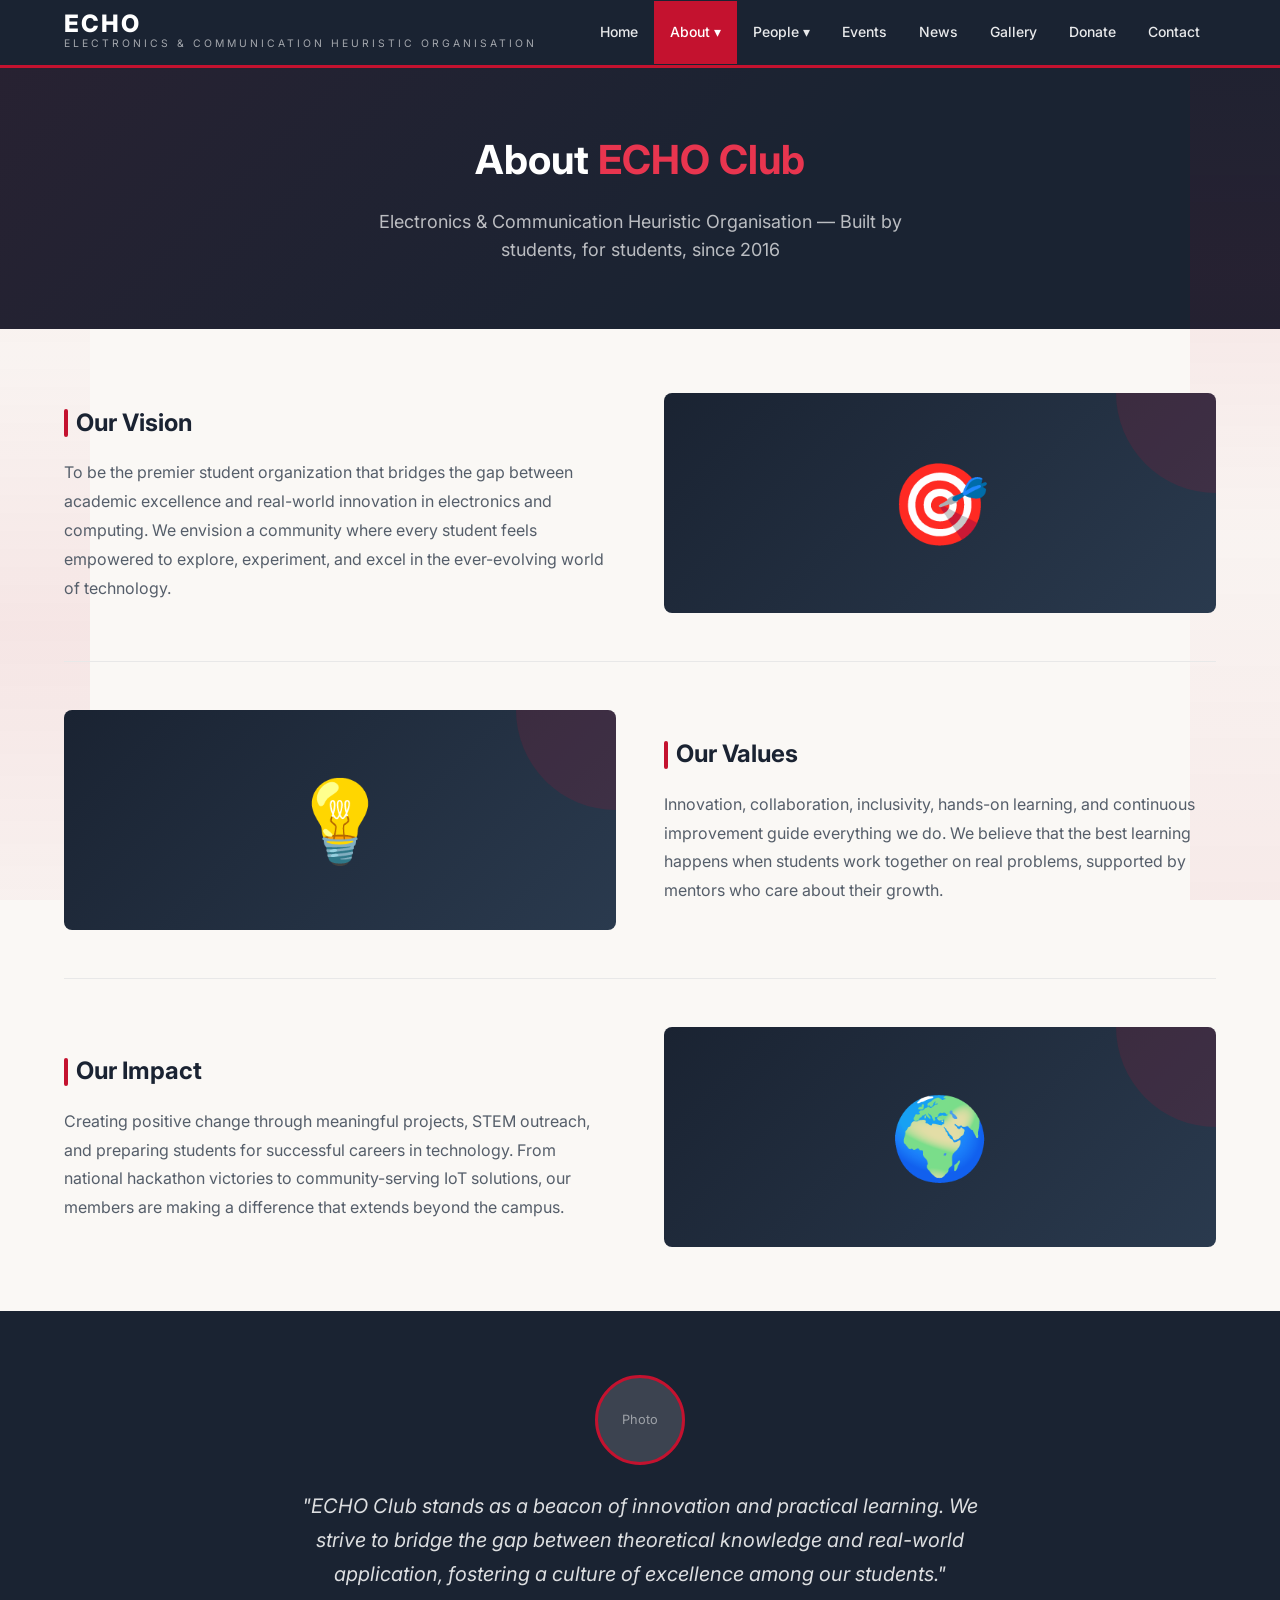
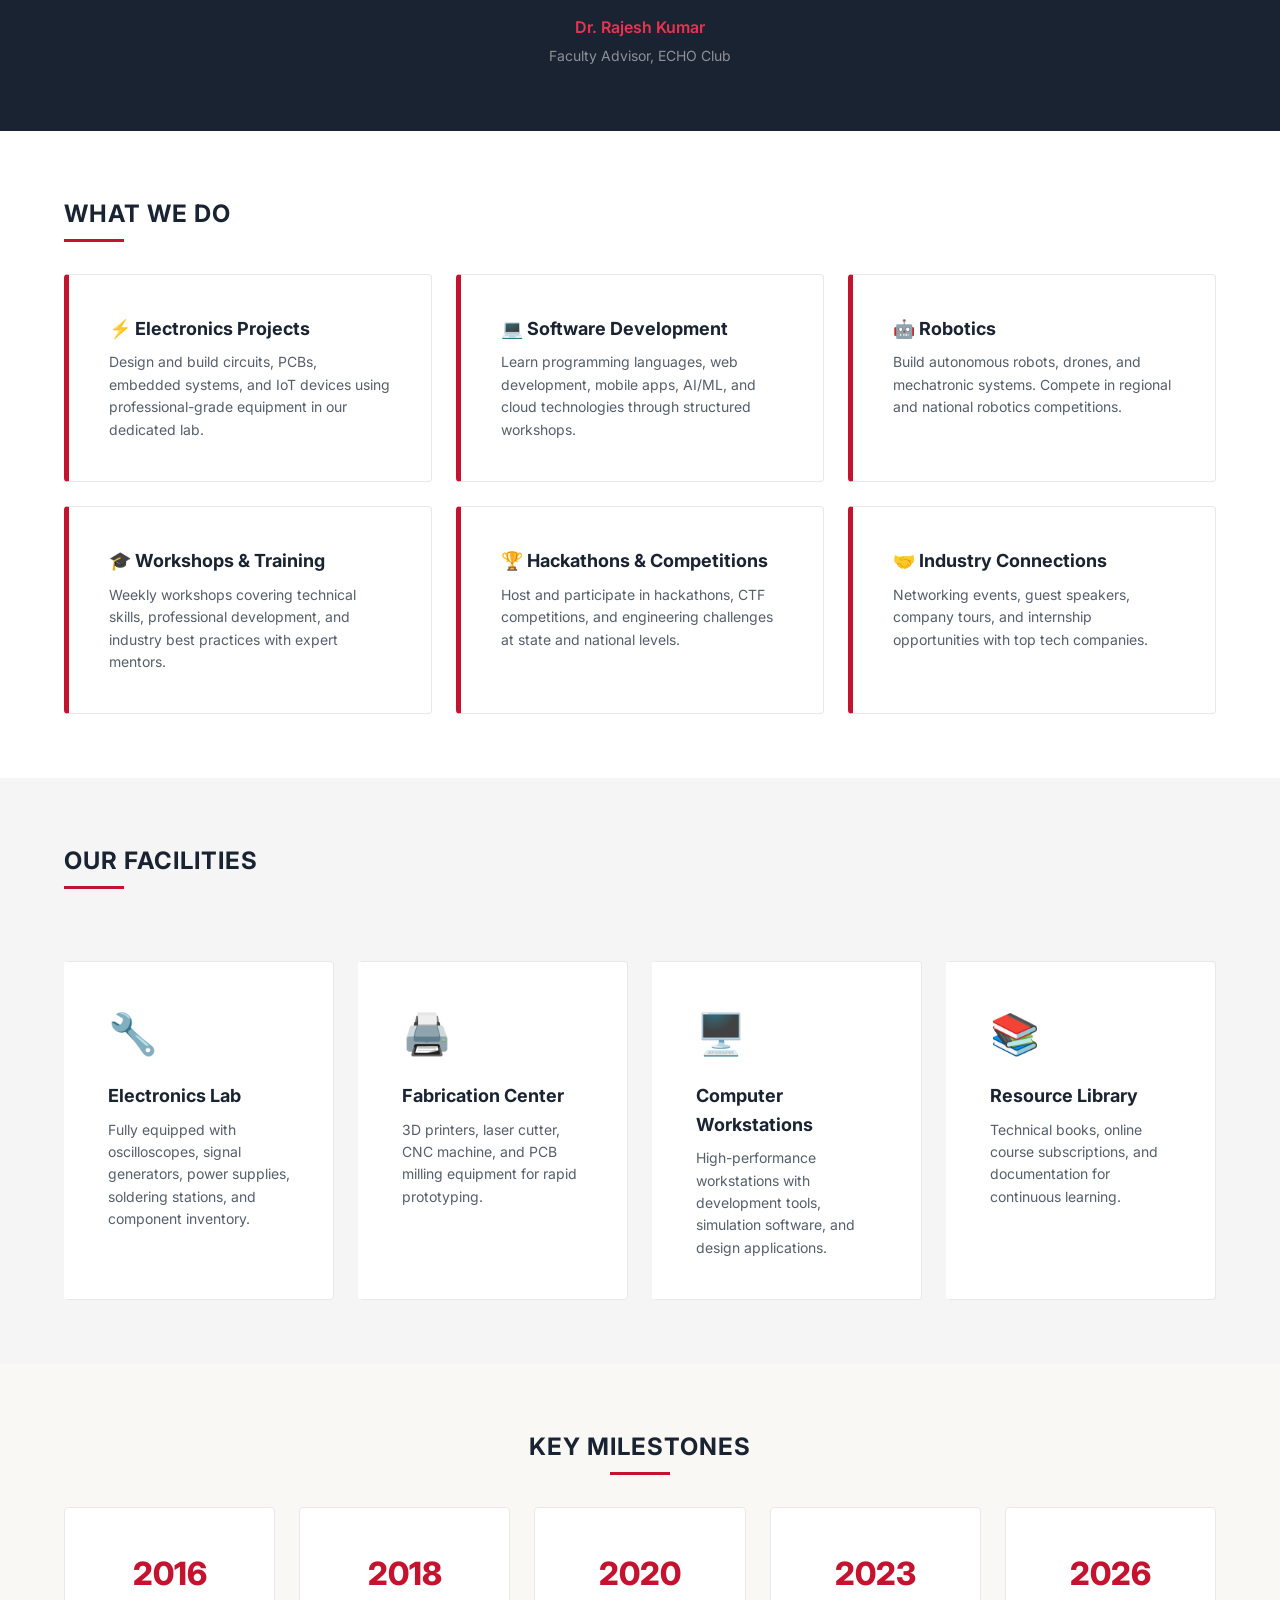
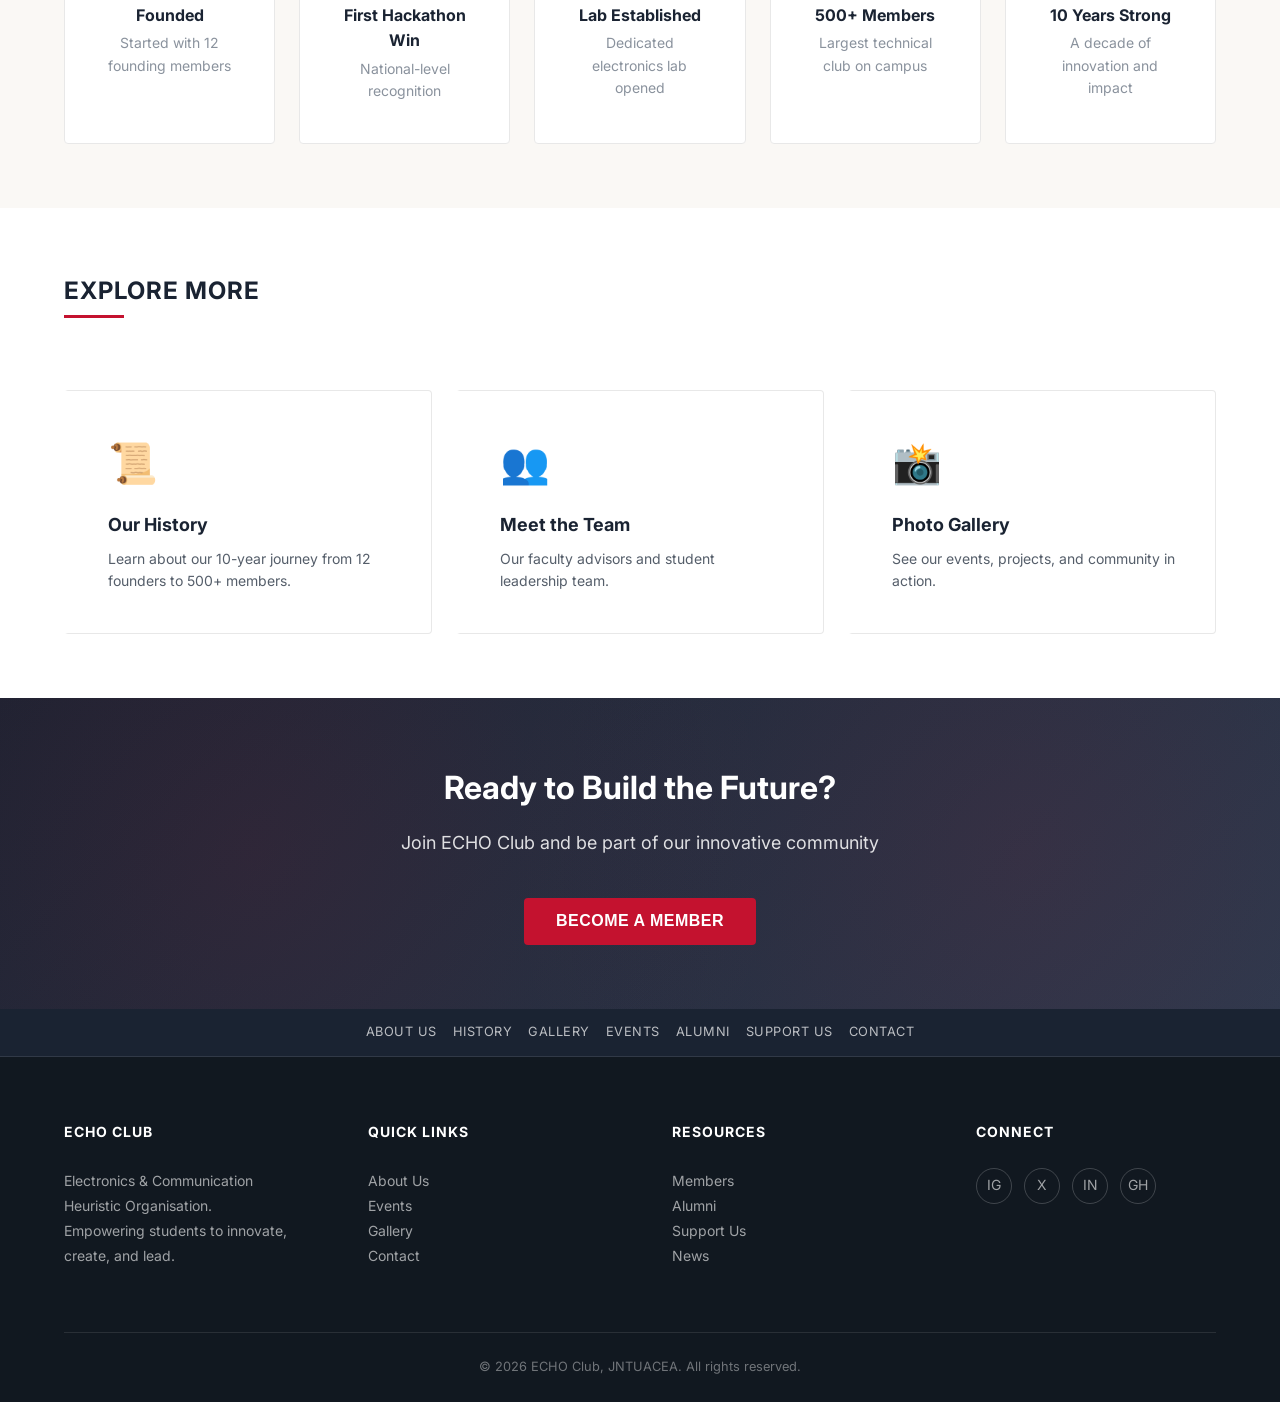
==== about.html @ b1c57170 "Add files via upload" ====
<!DOCTYPE html>
<html lang="en">

<head>
    <meta charset="UTF-8">
    <meta name="viewport" content="width=device-width, initial-scale=1.0">
    <meta name="description"
        content="Learn about ECHO Club's mission, vision, and values. We are the Electronics & Communication Heuristic Organisation at JNTUACEA.">
    <title>About Us | ECHO Club</title>
    <link rel="stylesheet" href="index.css">
    <link rel="preconnect" href="https://fonts.googleapis.com">
    <link rel="preconnect" href="https://fonts.gstatic.com" crossorigin>
    <link href="https://fonts.googleapis.com/css2?family=Inter:wght@300;400;500;600;700;800&display=swap"
        rel="stylesheet">
    <style>
        /* About-specific styles */
        .about-hero {
            background: var(--primary);
            color: white;
            padding: 60px var(--spacing-md) var(--spacing-xl);
            text-align: center;
            position: relative;
        }

        .about-hero::before {
            content: '';
            position: absolute;
            top: 0;
            left: 0;
            right: 0;
            bottom: 0;
            background: linear-gradient(135deg, rgba(196, 18, 47, 0.08) 0%, transparent 60%);
        }

        .about-hero h1 {
            font-size: var(--font-size-4xl);
            position: relative;
            margin-bottom: var(--spacing-sm);
        }

        .about-hero p {
            font-size: var(--font-size-lg);
            color: rgba(255, 255, 255, 0.7);
            position: relative;
            max-width: 600px;
            margin: 0 auto;
        }

        /* Alternating mission section */
        .about-mission {
            padding: var(--spacing-xl) 0;
            background: var(--bg-cream);
        }

        .mission-row {
            display: grid;
            grid-template-columns: 1fr 1fr;
            gap: 3rem;
            align-items: center;
            margin-bottom: 3rem;
            padding-bottom: 3rem;
            border-bottom: 1px solid var(--bg-tertiary);
        }

        .mission-row:last-child {
            margin-bottom: 0;
            padding-bottom: 0;
            border-bottom: none;
        }

        .mission-row.reverse {
            direction: rtl;
        }

        .mission-row.reverse>* {
            direction: ltr;
        }

        .mission-visual {
            background: linear-gradient(135deg, var(--primary) 0%, var(--primary-light) 100%);
            border-radius: var(--border-radius-md);
            height: 220px;
            display: flex;
            align-items: center;
            justify-content: center;
            font-size: 5rem;
            position: relative;
            overflow: hidden;
        }

        .mission-visual::after {
            content: '';
            position: absolute;
            top: 0;
            right: 0;
            width: 100px;
            height: 100px;
            background: rgba(196, 18, 47, 0.15);
            border-radius: 0 0 0 100%;
        }

        .mission-text h3 {
            font-size: var(--font-size-2xl);
            color: var(--primary);
            margin-bottom: var(--spacing-sm);
            display: flex;
            align-items: center;
            gap: 0.5rem;
        }

        .mission-text h3::before {
            content: '';
            width: 4px;
            height: 28px;
            background: var(--accent);
            border-radius: 2px;
            flex-shrink: 0;
        }

        .mission-text p {
            color: var(--text-secondary);
            line-height: 1.8;
        }

        /* Faculty Quote */
        .faculty-quote {
            padding: var(--spacing-xl) 0;
            background: var(--primary);
            color: white;
        }

        .quote-card {
            max-width: 700px;
            margin: 0 auto;
            text-align: center;
        }

        .quote-avatar {
            width: 90px;
            height: 90px;
            border-radius: 50%;
            background: rgba(255, 255, 255, 0.15);
            margin: 0 auto var(--spacing-md);
            display: flex;
            align-items: center;
            justify-content: center;
            font-size: 0.8rem;
            color: rgba(255, 255, 255, 0.5);
            border: 3px solid var(--accent);
        }

        .quote-card blockquote {
            font-size: var(--font-size-xl);
            font-style: italic;
            line-height: 1.7;
            color: rgba(255, 255, 255, 0.85);
            margin-bottom: var(--spacing-md);
        }

        .quote-card cite {
            display: block;
            font-style: normal;
            font-weight: 600;
            color: var(--accent-light);
        }

        .quote-card cite span {
            display: block;
            font-weight: 400;
            font-size: var(--font-size-sm);
            color: rgba(255, 255, 255, 0.5);
            margin-top: 0.25rem;
        }

        /* What We Do — accent cards */
        .accent-card-grid {
            display: grid;
            grid-template-columns: repeat(auto-fit, minmax(300px, 1fr));
            gap: var(--spacing-md);
        }

        .accent-card {
            background: white;
            border: 1px solid var(--bg-tertiary);
            border-left: 5px solid var(--accent);
            border-radius: var(--border-radius-sm);
            padding: var(--spacing-lg);
            transition: all 0.3s;
        }

        .accent-card:hover {
            box-shadow: var(--shadow-md);
            transform: translateY(-3px);
        }

        .accent-card h4 {
            font-size: var(--font-size-lg);
            color: var(--primary);
            margin-bottom: var(--spacing-xs);
            display: flex;
            align-items: center;
            gap: 0.5rem;
        }

        .accent-card p {
            color: var(--text-secondary);
            font-size: var(--font-size-sm);
            line-height: 1.6;
        }

        /* Milestones mini-timeline */
        .milestones {
            padding: var(--spacing-xl) 0;
            background: var(--bg-cream);
        }

        .milestone-grid {
            display: grid;
            grid-template-columns: repeat(auto-fit, minmax(200px, 1fr));
            gap: var(--spacing-md);
        }

        .milestone-card {
            text-align: center;
            padding: var(--spacing-lg);
            background: white;
            border: 1px solid var(--bg-tertiary);
            border-radius: var(--border-radius-sm);
            transition: all 0.3s;
        }

        .milestone-card:hover {
            box-shadow: var(--shadow-sm);
            transform: translateY(-2px);
        }

        .milestone-year {
            font-size: var(--font-size-3xl);
            font-weight: 800;
            color: var(--accent);
            margin-bottom: 0.25rem;
        }

        .milestone-card h4 {
            font-size: var(--font-size-base);
            color: var(--primary);
            margin-bottom: 0.25rem;
        }

        .milestone-card p {
            font-size: var(--font-size-sm);
            color: var(--text-muted);
        }

        @media (max-width: 768px) {

            .mission-row,
            .mission-row.reverse {
                grid-template-columns: 1fr;
                direction: ltr;
            }

            .accent-card-grid {
                grid-template-columns: 1fr;
            }
        }
    </style>
</head>

<body>
    <!-- Navigation -->
    <nav class="navbar" id="navbar">
        <div class="nav-container">
            <div class="logo">
                <span class="logo-text">ECHO</span>
                <span class="logo-subtitle">Electronics & Communication Heuristic Organisation</span>
            </div>
            <ul class="nav-links" id="navLinks">
                <li><a href="index.html" class="nav-link">Home</a></li>
                <li class="nav-dropdown">
                    <a href="about.html" class="nav-link active">About ▾</a>
                    <div class="nav-dropdown-content">
                        <a href="about.html">About Us</a>
                        <a href="history.html">Our History</a>
                    </div>
                </li>
                <li class="nav-dropdown">
                    <a href="team.html" class="nav-link">People ▾</a>
                    <div class="nav-dropdown-content">
                        <a href="team.html">Staff & Faculty</a>
                        <a href="members.html">Members</a>
                        <a href="alumni.html">Alumni</a>
                    </div>
                </li>
                <li><a href="events.html" class="nav-link">Events</a></li>
                <li><a href="announcements.html" class="nav-link">News</a></li>
                <li><a href="gallery.html" class="nav-link">Gallery</a></li>

                <li><a href="donations.html" class="nav-link">Donate</a></li>
                <li><a href="contact.html" class="nav-link">Contact</a></li>
            </ul>
            <button class="mobile-toggle" id="mobileToggle">
                <span></span>
                <span></span>
                <span></span>
            </button>
        </div>
    </nav>

    <!-- Page Header -->
    <section class="about-hero">
        <h1>About <span style="color: var(--accent-light);">ECHO Club</span></h1>
        <p>Electronics & Communication Heuristic Organisation — Built by students, for students, since 2016
        </p>
    </section>

    <!-- Mission Section — Alternating Layout -->
    <section class="about-mission">
        <div class="container">
            <div class="mission-row">
                <div class="mission-text">
                    <h3>Our Vision</h3>
                    <p>To be the premier student organization that bridges the gap between academic excellence and
                        real-world innovation in electronics and computing. We envision a community where every student
                        feels empowered to explore, experiment, and excel in the ever-evolving world of technology.</p>
                </div>
                <div class="mission-visual">🎯</div>
            </div>

            <div class="mission-row reverse">
                <div class="mission-text">
                    <h3>Our Values</h3>
                    <p>Innovation, collaboration, inclusivity, hands-on learning, and continuous improvement guide
                        everything we do. We believe that the best learning happens when students work together on
                        real problems, supported by mentors who care about their growth.</p>
                </div>
                <div class="mission-visual">💡</div>
            </div>

            <div class="mission-row">
                <div class="mission-text">
                    <h3>Our Impact</h3>
                    <p>Creating positive change through meaningful projects, STEM outreach, and preparing students for
                        successful careers in technology. From national hackathon victories to community-serving IoT
                        solutions, our members are making a difference that extends beyond the campus.</p>
                </div>
                <div class="mission-visual">🌍</div>
            </div>
        </div>
    </section>

    <!-- Faculty Quote -->
    <section class="faculty-quote">
        <div class="container">
            <div class="quote-card">
                <div class="quote-avatar">Photo</div>
                <blockquote>
                    "ECHO Club stands as a beacon of innovation and practical learning. We strive to bridge the gap
                    between theoretical knowledge and real-world application, fostering a culture of excellence among
                    our students."
                </blockquote>
                <cite>
                    Dr. Rajesh Kumar
                    <span>Faculty Advisor, ECHO Club</span>
                </cite>
            </div>
        </div>
    </section>

    <!-- What We Do — Accent Cards -->
    <section class="features">
        <div class="container">
            <h2 class="section-title">What We Do</h2>
            <div class="accent-card-grid">
                <div class="accent-card">
                    <h4>⚡ Electronics Projects</h4>
                    <p>Design and build circuits, PCBs, embedded systems, and IoT devices using professional-grade
                        equipment in our dedicated lab.</p>
                </div>
                <div class="accent-card">
                    <h4>💻 Software Development</h4>
                    <p>Learn programming languages, web development, mobile apps, AI/ML, and cloud technologies through
                        structured workshops.</p>
                </div>
                <div class="accent-card">
                    <h4>🤖 Robotics</h4>
                    <p>Build autonomous robots, drones, and mechatronic systems. Compete in regional and national
                        robotics competitions.</p>
                </div>
                <div class="accent-card">
                    <h4>🎓 Workshops & Training</h4>
                    <p>Weekly workshops covering technical skills, professional development, and industry best practices
                        with expert mentors.</p>
                </div>
                <div class="accent-card">
                    <h4>🏆 Hackathons & Competitions</h4>
                    <p>Host and participate in hackathons, CTF competitions, and engineering challenges at state and
                        national levels.</p>
                </div>
                <div class="accent-card">
                    <h4>🤝 Industry Connections</h4>
                    <p>Networking events, guest speakers, company tours, and internship opportunities with top tech
                        companies.</p>
                </div>
            </div>
        </div>
    </section>

    <!-- Our Facilities -->
    <section class="features" style="background: var(--bg-secondary);">
        <div class="container">
            <h2 class="section-title">Our Facilities</h2>
            <div class="features-grid">
                <div class="feature-card">
                    <div class="feature-icon">🔧</div>
                    <h3>Electronics Lab</h3>
                    <p>Fully equipped with oscilloscopes, signal generators, power supplies, soldering stations, and
                        component inventory.</p>
                </div>
                <div class="feature-card">
                    <div class="feature-icon">🖨️</div>
                    <h3>Fabrication Center</h3>
                    <p>3D printers, laser cutter, CNC machine, and PCB milling equipment for rapid prototyping.</p>
                </div>
                <div class="feature-card">
                    <div class="feature-icon">🖥️</div>
                    <h3>Computer Workstations</h3>
                    <p>High-performance workstations with development tools, simulation software, and design
                        applications.</p>
                </div>
                <div class="feature-card">
                    <div class="feature-icon">📚</div>
                    <h3>Resource Library</h3>
                    <p>Technical books, online course subscriptions, and documentation for continuous learning.</p>
                </div>
            </div>
        </div>
    </section>

    <!-- Milestones -->
    <section class="milestones">
        <div class="container">
            <h2 class="section-title section-title-center" style="display: block; text-align: center;">Key Milestones
            </h2>
            <div class="milestone-grid">
                <div class="milestone-card">
                    <div class="milestone-year">2016</div>
                    <h4>Founded</h4>
                    <p>Started with 12 founding members</p>
                </div>
                <div class="milestone-card">
                    <div class="milestone-year">2018</div>
                    <h4>First Hackathon Win</h4>
                    <p>National-level recognition</p>
                </div>
                <div class="milestone-card">
                    <div class="milestone-year">2020</div>
                    <h4>Lab Established</h4>
                    <p>Dedicated electronics lab opened</p>
                </div>
                <div class="milestone-card">
                    <div class="milestone-year">2023</div>
                    <h4>500+ Members</h4>
                    <p>Largest technical club on campus</p>
                </div>
                <div class="milestone-card">
                    <div class="milestone-year">2026</div>
                    <h4>10 Years Strong</h4>
                    <p>A decade of innovation and impact</p>
                </div>
            </div>
        </div>
    </section>

    <!-- Quick Links -->
    <section class="features">
        <div class="container">
            <h2 class="section-title">Explore More</h2>
            <div class="features-grid">
                <a href="history.html" class="feature-card" style="text-decoration: none;">
                    <div class="feature-icon">📜</div>
                    <h3>Our History</h3>
                    <p>Learn about our 10-year journey from 12 founders to 500+ members.</p>
                </a>
                <a href="team.html" class="feature-card" style="text-decoration: none;">
                    <div class="feature-icon">👥</div>
                    <h3>Meet the Team</h3>
                    <p>Our faculty advisors and student leadership team.</p>
                </a>
                <a href="gallery.html" class="feature-card" style="text-decoration: none;">
                    <div class="feature-icon">📸</div>
                    <h3>Photo Gallery</h3>
                    <p>See our events, projects, and community in action.</p>
                </a>
            </div>
        </div>
    </section>

    <!-- CTA -->
    <section class="cta">
        <div class="cta-content">
            <h2>Ready to Build the Future?</h2>
            <p>Join ECHO Club and be part of our innovative community</p>
            <button class="btn-primary btn-large">Become a Member</button>
        </div>
    </section>

    <!-- Footer -->
    <footer class="footer">
        <div class="footer-links-bar">
            <div class="container">
                <a href="about.html">About Us</a>
                <a href="history.html">History</a>
                <a href="gallery.html">Gallery</a>
                <a href="events.html">Events</a>
                <a href="alumni.html">Alumni</a>
                <a href="donations.html">Support Us</a>
                <a href="contact.html">Contact</a>
            </div>
        </div>
        <div class="container">
            <div class="footer-content">
                <div class="footer-section">
                    <h4>ECHO Club</h4>
                    <p>Electronics & Communication Heuristic Organisation.<br>
                        Empowering students to innovate, create, and lead.</p>
                </div>
                <div class="footer-section">
                    <h4>Quick Links</h4>
                    <ul>
                        <li><a href="about.html">About Us</a></li>
                        <li><a href="events.html">Events</a></li>
                        <li><a href="gallery.html">Gallery</a></li>
                        <li><a href="contact.html">Contact</a></li>
                    </ul>
                </div>
                <div class="footer-section">
                    <h4>Resources</h4>
                    <ul>
                        <li><a href="members.html">Members</a></li>
                        <li><a href="alumni.html">Alumni</a></li>
                        <li><a href="donations.html">Support Us</a></li>
                        <li><a href="announcements.html">News</a></li>
                    </ul>
                </div>
                <div class="footer-section">
                    <h4>Connect</h4>
                    <div class="social-links">
                        <a href="#" class="social-link" title="Instagram">IG</a>
                        <a href="#" class="social-link" title="Twitter">X</a>
                        <a href="#" class="social-link" title="LinkedIn">IN</a>
                        <a href="#" class="social-link" title="GitHub">GH</a>
                    </div>
                </div>
            </div>
            <div class="footer-bottom">
                <p>&copy; 2026 ECHO Club, JNTUACEA. All rights reserved.</p>
            </div>
        </div>
    </footer>

    <script src="script.js"></script>
</body>

</html>
---- index.css ----
/* ============================================
   ECHO CLUB – CeNSE-INSPIRED REDESIGN
   Professional, Student-Built, Alumni-Appealing
   ============================================ */

:root {
    /* Primary palette – CeNSE-inspired */
    --primary: #1a2332;
    --primary-dark: #111820;
    --primary-light: #2a3a4e;
    --accent: #c4122f;
    --accent-dark: #9e0e26;
    --accent-light: #e8354f;
    --secondary: #2C5F7B;
    --secondary-light: #4A90B8;

    /* Background tones */
    --bg-primary: #ffffff;
    --bg-secondary: #f5f5f5;
    --bg-tertiary: #e8e8e8;
    --bg-cream: #faf8f5;
    --bg-card: #ffffff;

    /* Text */
    --text-primary: #1a2332;
    --text-secondary: #555e6a;
    --text-muted: #8a929d;
    --link-color: #2C5F7B;

    /* Spacing */
    --spacing-xs: 0.5rem;
    --spacing-sm: 1rem;
    --spacing-md: 1.5rem;
    --spacing-lg: 2.5rem;
    --spacing-xl: 4rem;
    --spacing-2xl: 5rem;

    /* Fonts */
    --font-primary: 'Inter', 'Segoe UI', 'Roboto', -apple-system, BlinkMacSystemFont, sans-serif;
    --font-heading: 'Inter', 'Segoe UI', sans-serif;
    --font-size-sm: 0.875rem;
    --font-size-base: 1rem;
    --font-size-lg: 1.125rem;
    --font-size-xl: 1.25rem;
    --font-size-2xl: 1.5rem;
    --font-size-3xl: 2rem;
    --font-size-4xl: 2.5rem;
    --font-size-5xl: 3rem;

    /* Shapes */
    --border-radius-sm: 4px;
    --border-radius-md: 8px;
    --border-radius-lg: 12px;
    --border-radius-xl: 16px;
    --shadow-sm: 0 1px 3px rgba(0, 0, 0, 0.06);
    --shadow-md: 0 4px 12px rgba(0, 0, 0, 0.08);
    --shadow-lg: 0 10px 24px rgba(0, 0, 0, 0.10);
    --shadow-xl: 0 20px 40px rgba(0, 0, 0, 0.12);
    --shadow-card: 0 2px 8px rgba(0, 0, 0, 0.07);

    /* Transitions */
    --transition-fast: 0.2s ease;
    --transition-base: 0.3s ease;
    --transition-slow: 0.5s ease;
}

/* ============================================
   GLOBAL STYLES
   ============================================ */

* {
    margin: 0;
    padding: 0;
    box-sizing: border-box;
}

html {
    scroll-behavior: smooth;
}

body {
    font-family: var(--font-primary);
    background-color: var(--bg-primary);
    color: var(--text-primary);
    line-height: 1.6;
    overflow-x: hidden;
    position: relative;
}

/* Decorative red side art – left */
body::before {
    content: '';
    position: fixed;
    top: 0;
    left: 0;
    width: 90px;
    height: 100%;
    background:
        linear-gradient(180deg, rgba(196, 18, 47, 0.06) 0%, rgba(196, 18, 47, 0.02) 40%, rgba(196, 18, 47, 0.08) 70%, rgba(196, 18, 47, 0.03) 100%);
    pointer-events: none;
    z-index: 0;
}

/* Decorative red side art – right */
body::after {
    content: '';
    position: fixed;
    top: 0;
    right: 0;
    width: 90px;
    height: 100%;
    background:
        linear-gradient(180deg, rgba(196, 18, 47, 0.03) 0%, rgba(196, 18, 47, 0.07) 30%, rgba(196, 18, 47, 0.02) 60%, rgba(196, 18, 47, 0.06) 100%);
    pointer-events: none;
    z-index: 0;
}

.container {
    max-width: 1200px;
    margin: 0 auto;
    padding: 0 var(--spacing-md);
    position: relative;
    z-index: 1;
}

/* ============================================
   TOP BAR
   ============================================ */
.top-bar {
    background-color: var(--primary);
    color: white;
    padding: 0.5rem 0;
    font-size: 0.8rem;
    border-bottom: 1px solid rgba(255, 255, 255, 0.1);
}

.top-bar .container {
    display: flex;
    justify-content: flex-end;
    align-items: center;
    gap: 1.5rem;
}

.top-bar a {
    color: rgba(255, 255, 255, 0.85);
    text-decoration: none;
    transition: color 0.2s;
    font-weight: 400;
}

.top-bar a:hover {
    color: white;
}

.top-bar span {
    color: rgba(255, 255, 255, 0.3);
}

/* ============================================
   NAVIGATION
   ============================================ */
.navbar {
    position: relative;
    background: var(--primary);
    padding: 0;
    z-index: 1000;
    border-bottom: 3px solid var(--accent);
}

.navbar.scrolled {
    position: fixed;
    top: 0;
    left: 0;
    right: 0;
    background: var(--primary-dark);
    box-shadow: var(--shadow-lg);
}

.nav-container {
    max-width: 1200px;
    margin: 0 auto;
    padding: 0 var(--spacing-md);
    display: flex;
    align-items: center;
    justify-content: space-between;
}

.logo {
    display: flex;
    flex-direction: column;
    padding: 0.75rem 0;
}

.logo-text {
    font-size: var(--font-size-2xl);
    font-weight: 800;
    color: #ffffff;
    letter-spacing: 2px;
    font-family: var(--font-heading);
    line-height: 1;
}

.logo-subtitle {
    font-size: 0.65rem;
    color: rgba(255, 255, 255, 0.6);
    font-weight: 400;
    text-transform: uppercase;
    letter-spacing: 3px;
}

.nav-links {
    display: flex;
    gap: 0;
    list-style: none;
    align-items: center;
    height: 100%;
}

.nav-link {
    color: rgba(255, 255, 255, 0.9);
    text-decoration: none;
    font-weight: 500;
    font-size: var(--font-size-sm);
    transition: all var(--transition-fast);
    padding: 1.25rem 1rem;
    display: block;
}

.nav-link:hover,
.nav-link.active {
    background-color: var(--accent);
    color: white;
}

.nav-link::after {
    display: none;
}

/* Dropdown Menu */
.nav-dropdown {
    position: relative;
}

.nav-dropdown-content {
    display: none;
    position: absolute;
    top: 100%;
    left: 0;
    background: var(--bg-primary);
    border: 1px solid var(--bg-tertiary);
    border-top: 3px solid var(--accent);
    border-radius: 0;
    padding: 0;
    min-width: 200px;
    box-shadow: var(--shadow-lg);
    z-index: 1001;
}

.nav-dropdown:hover .nav-dropdown-content {
    display: block;
    animation: fadeIn 0.2s ease;
}

@keyframes fadeIn {
    from {
        opacity: 0;
        transform: translateY(5px);
    }

    to {
        opacity: 1;
        transform: translateY(0);
    }
}

.nav-dropdown-content a {
    display: block;
    padding: 0.7rem 1.25rem;
    color: var(--text-primary);
    text-decoration: none;
    border-bottom: 1px solid var(--bg-tertiary);
    font-size: var(--font-size-sm);
    transition: all var(--transition-fast);
}

.nav-dropdown-content a:last-child {
    border-bottom: none;
}

.nav-dropdown-content a:hover {
    background: var(--bg-secondary);
    color: var(--accent);
    padding-left: 1.5rem;
}

.mobile-toggle {
    display: none;
    flex-direction: column;
    gap: 5px;
    background: transparent;
    border: none;
    cursor: pointer;
    padding: 0.5rem;
}

.mobile-toggle span {
    width: 24px;
    height: 2px;
    background: white;
    transition: all var(--transition-base);
    border-radius: 2px;
}

/* Hide Join Now button in nav */
.navbar .btn-primary {
    display: none;
}

/* ============================================
   BUTTONS
   ============================================ */
.btn-primary {
    padding: 0.7rem 1.5rem;
    background: var(--accent);
    color: white;
    border: none;
    border-radius: var(--border-radius-sm);
    font-weight: 600;
    font-size: var(--font-size-sm);
    cursor: pointer;
    transition: all var(--transition-base);
    text-transform: uppercase;
    letter-spacing: 0.5px;
}

.btn-primary:hover {
    background: var(--accent-dark);
    transform: translateY(-1px);
    box-shadow: var(--shadow-md);
}

.btn-secondary {
    padding: 0.7rem 1.5rem;
    background: transparent;
    color: var(--accent);
    border: 2px solid var(--accent);
    border-radius: var(--border-radius-sm);
    font-weight: 600;
    font-size: var(--font-size-sm);
    cursor: pointer;
    transition: all var(--transition-base);
    text-decoration: none;
    display: inline-block;
    text-transform: uppercase;
    letter-spacing: 0.5px;
}

.btn-secondary:hover {
    background: var(--accent);
    color: white;
    transform: translateY(-1px);
}

.btn-large {
    padding: 0.9rem 2rem;
    font-size: var(--font-size-base);
}

/* ============================================
   HERO SLIDESHOW
   ============================================ */
.hero {
    position: relative;
    height: 520px;
    overflow: hidden;
    background: var(--primary);
}

.hero-background {
    display: none;
}

.hero-slideshow {
    position: relative;
    width: 100%;
    height: 100%;
}

.hero-slide {
    position: absolute;
    top: 0;
    left: 0;
    width: 100%;
    height: 100%;
    opacity: 0;
    transition: opacity 1s ease;
    display: flex;
    align-items: center;
    justify-content: center;
}

.hero-slide.active {
    opacity: 1;
    z-index: 2;
}

.hero-slide .slide-bg {
    position: absolute;
    top: 0;
    left: 0;
    width: 100%;
    height: 100%;
    background-size: cover;
    background-position: center;
}

.hero-slide .slide-overlay {
    position: absolute;
    top: 0;
    left: 0;
    width: 100%;
    height: 100%;
    background: linear-gradient(135deg, rgba(26, 35, 50, 0.7) 0%, rgba(26, 35, 50, 0.4) 100%);
}

.hero-slide .slide-content {
    position: relative;
    z-index: 3;
    color: white;
    text-align: center;
    max-width: 700px;
    padding: 2rem;
}

.hero-slide .slide-content h2 {
    font-size: var(--font-size-3xl);
    font-weight: 700;
    margin-bottom: 0.75rem;
    text-shadow: 0 2px 8px rgba(0, 0, 0, 0.3);
}

.hero-slide .slide-content p {
    font-size: var(--font-size-lg);
    opacity: 0.9;
    text-shadow: 0 1px 4px rgba(0, 0, 0, 0.3);
}

.hero-slide .slide-content a {
    display: inline-block;
    margin-top: 1rem;
    color: white;
    text-decoration: none;
    font-weight: 600;
    border-bottom: 2px solid var(--accent);
    padding-bottom: 2px;
    transition: color 0.2s;
}

.hero-slide .slide-content a:hover {
    color: var(--accent-light);
}

/* Slide indicators */
.slide-indicators {
    position: absolute;
    bottom: 20px;
    left: 50%;
    transform: translateX(-50%);
    display: flex;
    gap: 10px;
    z-index: 10;
}

.slide-indicator {
    width: 12px;
    height: 12px;
    border-radius: 50%;
    background: rgba(255, 255, 255, 0.4);
    border: 2px solid rgba(255, 255, 255, 0.6);
    cursor: pointer;
    transition: all 0.3s;
}

.slide-indicator.active {
    background: var(--accent);
    border-color: white;
    transform: scale(1.2);
}

/* Faculty message overlay on slideshow */
.hero-message-box {
    position: absolute;
    right: 40px;
    top: 50%;
    transform: translateY(-50%);
    background: rgba(255, 255, 255, 0.95);
    padding: 1.5rem;
    border-radius: var(--border-radius-md);
    box-shadow: var(--shadow-xl);
    border-left: 4px solid var(--accent);
    color: var(--text-primary);
    max-width: 320px;
    z-index: 10;
    backdrop-filter: blur(10px);
}

.message-header {
    display: flex;
    align-items: center;
    gap: 0.75rem;
    margin-bottom: 0.75rem;
    padding-bottom: 0.75rem;
    border-bottom: 1px solid var(--bg-tertiary);
}

.message-avatar {
    width: 60px;
    height: 60px;
    min-width: 60px;
    border-radius: 50%;
    object-fit: cover;
    border: 2px solid var(--accent);
    display: flex;
    align-items: center;
    justify-content: center;
    background: var(--bg-secondary);
    color: var(--text-muted);
    font-size: 0.7rem;
}

.message-title h3 {
    font-family: var(--font-heading);
    color: var(--primary);
    font-size: 0.95rem;
    margin-bottom: 0.15rem;
}

.message-title span {
    font-size: 0.75rem;
    color: var(--text-muted);
    font-weight: 400;
}

.hero-message-box p {
    font-size: 0.85rem;
    line-height: 1.5;
    color: var(--text-secondary);
    font-style: italic;
    margin-bottom: 0.75rem;
}

.read-more-link {
    display: inline-block;
    color: var(--accent);
    font-weight: 600;
    text-decoration: none;
    font-size: 0.8rem;
}

.read-more-link:hover {
    text-decoration: underline;
}

/* Hide old hero text elements */
.hero-text-content {
    display: none;
}

.hero-content {
    position: relative;
    width: 100%;
    height: 100%;
}

.gradient-text {
    color: var(--accent);
    -webkit-text-fill-color: var(--accent);
    background: none;
}

.hero-buttons {
    display: none;
}

.hero-subtitle {
    display: none;
}

.hero-title {
    display: none;
}

/* ============================================
   SECTION COMMON STYLES
   ============================================ */
.section-title {
    font-size: var(--font-size-2xl);
    font-weight: 700;
    margin-bottom: var(--spacing-lg);
    color: var(--primary);
    text-transform: uppercase;
    letter-spacing: 1px;
    position: relative;
    display: inline-block;
    background: none;
    -webkit-text-fill-color: var(--primary);
    -webkit-background-clip: unset;
    background-clip: unset;
}

.section-title::after {
    content: '';
    position: absolute;
    bottom: -8px;
    left: 0;
    width: 60px;
    height: 3px;
    background: var(--accent);
}

.section-title-center {
    text-align: center;
    display: block;
}

.section-title-center::after {
    left: 50%;
    transform: translateX(-50%);
}

.section-subtitle {
    color: var(--text-secondary);
    font-size: var(--font-size-base);
    max-width: 700px;
    margin-bottom: var(--spacing-lg);
    line-height: 1.7;
}

/* ============================================
   ECHO OVERVIEW SECTION
   ============================================ */
.overview-section {
    padding: var(--spacing-xl) 0;
    background: var(--bg-cream);
    border-top: 1px solid var(--bg-tertiary);
    border-bottom: 1px solid var(--bg-tertiary);
}

.overview-grid {
    display: grid;
    grid-template-columns: 1.5fr 1fr;
    gap: 3rem;
    align-items: start;
}

.overview-text p {
    color: var(--text-secondary);
    line-height: 1.8;
    margin-bottom: 1rem;
    font-size: var(--font-size-base);
}

.overview-text p:last-of-type {
    margin-bottom: 0;
}

.overview-links {
    display: grid;
    grid-template-columns: 1fr 1fr;
    gap: 1rem;
}

.overview-link-box {
    background: white;
    padding: 1.25rem;
    border-radius: var(--border-radius-sm);
    border: 1px solid var(--bg-tertiary);
    border-left: 4px solid var(--accent);
    transition: all var(--transition-base);
}

.overview-link-box:hover {
    box-shadow: var(--shadow-md);
    border-left-color: var(--primary);
    transform: translateY(-2px);
}

.overview-link-box h4 {
    font-size: var(--font-size-sm);
    font-weight: 700;
    color: var(--primary);
    margin-bottom: 0.5rem;
    text-transform: uppercase;
    letter-spacing: 0.5px;
}

.overview-link-box ul {
    list-style: none;
}

.overview-link-box ul li {
    margin-bottom: 0.25rem;
}

.overview-link-box ul li a {
    color: var(--link-color);
    text-decoration: none;
    font-size: var(--font-size-sm);
    transition: color 0.2s;
    display: flex;
    align-items: center;
    gap: 0.35rem;
}

.overview-link-box ul li a::before {
    content: '›';
    color: var(--accent);
    font-weight: 700;
    font-size: 1rem;
}

.overview-link-box ul li a:hover {
    color: var(--accent);
}

/* ============================================
   COMPACT INFO – Announcements / Events / Circulars
   ============================================ */
.compact-info {
    padding: var(--spacing-xl) 0;
    background: var(--bg-primary);
}

.compact-info-header {
    display: flex;
    align-items: center;
    justify-content: space-between;
    margin-bottom: var(--spacing-md);
}

.compact-info-header h3 {
    font-size: var(--font-size-xl);
    font-weight: 700;
    color: var(--primary);
    text-transform: uppercase;
    letter-spacing: 0.5px;
}

.compact-info-header a {
    color: var(--accent);
    text-decoration: none;
    font-size: var(--font-size-sm);
    font-weight: 600;
    text-transform: uppercase;
    letter-spacing: 0.5px;
}

.compact-info-header a:hover {
    text-decoration: underline;
}

.compact-info-grid {
    display: grid;
    grid-template-columns: repeat(3, 1fr);
    gap: 2rem;
}

.compact-info-column {
    background: var(--bg-secondary);
    border-radius: var(--border-radius-sm);
    border-top: 3px solid var(--accent);
    overflow: hidden;
}

.compact-info-column-header {
    background: var(--primary);
    color: white;
    padding: 0.75rem 1.25rem;
    font-weight: 700;
    font-size: var(--font-size-sm);
    text-transform: uppercase;
    letter-spacing: 1px;
    display: flex;
    align-items: center;
    justify-content: space-between;
}

.compact-info-column-header a {
    color: rgba(255, 255, 255, 0.7);
    text-decoration: none;
    font-size: 0.75rem;
    font-weight: 400;
}

.compact-info-column-header a:hover {
    color: white;
}

.compact-info-list {
    list-style: none;
    padding: 0;
}

.compact-info-item {
    padding: 0.85rem 1.25rem;
    border-bottom: 1px solid rgba(0, 0, 0, 0.06);
    cursor: pointer;
    transition: background 0.2s;
    text-decoration: none;
    display: block;
    color: inherit;
}

.compact-info-item:hover {
    background: rgba(196, 18, 47, 0.04);
}

.compact-info-item:last-child {
    border-bottom: none;
}

.compact-info-item .item-date {
    font-size: 0.7rem;
    color: var(--text-muted);
    text-transform: uppercase;
    letter-spacing: 0.5px;
    margin-bottom: 0.15rem;
}

.compact-info-item .item-title {
    font-size: var(--font-size-sm);
    font-weight: 600;
    color: var(--primary);
    margin-bottom: 0.15rem;
    line-height: 1.3;
}

.compact-info-item .item-summary {
    font-size: 0.78rem;
    color: var(--text-muted);
    line-height: 1.3;
    white-space: nowrap;
    overflow: hidden;
    text-overflow: ellipsis;
}

/* ============================================
   FEATURES / WHY JOIN SECTION
   ============================================ */
.features {
    padding: var(--spacing-xl) 0;
    background: var(--bg-primary);
    position: relative;
}

.features::before {
    display: none;
}

.features-grid {
    display: grid;
    grid-template-columns: repeat(auto-fit, minmax(260px, 1fr));
    gap: var(--spacing-md);
    margin-top: var(--spacing-lg);
}

.feature-card {
    background: white;
    padding: var(--spacing-lg);
    border-radius: var(--border-radius-sm);
    border: 1px solid var(--bg-tertiary);
    transition: all var(--transition-base);
    cursor: pointer;
    position: relative;
    overflow: hidden;
    border-left: 4px solid transparent;
}

.feature-card::before {
    display: none;
}

.feature-card:hover {
    transform: translateY(-3px);
    border-left-color: var(--accent);
    box-shadow: var(--shadow-md);
}

.feature-icon {
    font-size: 2.5rem;
    margin-bottom: var(--spacing-sm);
    filter: none;
}

.feature-card h3 {
    font-size: var(--font-size-lg);
    margin-bottom: var(--spacing-xs);
    color: var(--primary);
}

.feature-card p {
    color: var(--text-secondary);
    line-height: 1.6;
    font-size: var(--font-size-sm);
}

/* ============================================
   HIGHLIGHTS CAROUSEL
   ============================================ */
.highlights-section {
    padding: var(--spacing-xl) 0;
    background: var(--bg-cream);
    border-top: 1px solid var(--bg-tertiary);
    overflow: hidden;
}

.highlights-header {
    display: flex;
    align-items: center;
    justify-content: space-between;
    margin-bottom: var(--spacing-lg);
}

.highlights-nav {
    display: flex;
    gap: 0.5rem;
}

.highlights-nav button {
    width: 40px;
    height: 40px;
    border: 2px solid var(--primary);
    background: transparent;
    color: var(--primary);
    border-radius: 50%;
    cursor: pointer;
    font-size: 1.1rem;
    transition: all 0.2s;
    display: flex;
    align-items: center;
    justify-content: center;
}

.highlights-nav button:hover {
    background: var(--primary);
    color: white;
}

.highlights-track-wrapper {
    overflow: hidden;
}

.highlights-track {
    display: flex;
    gap: 1.5rem;
    transition: transform 0.5s ease;
}

.highlight-card {
    min-width: 300px;
    background: white;
    border-radius: var(--border-radius-sm);
    border: 1px solid var(--bg-tertiary);
    padding: 1.5rem;
    flex-shrink: 0;
    transition: all var(--transition-base);
    border-top: 3px solid var(--accent);
}

.highlight-card:hover {
    box-shadow: var(--shadow-md);
    transform: translateY(-3px);
}

.highlight-card h4 {
    font-size: var(--font-size-base);
    color: var(--primary);
    margin-bottom: 0.5rem;
    line-height: 1.4;
}

.highlight-card p {
    font-size: var(--font-size-sm);
    color: var(--text-secondary);
    line-height: 1.5;
    margin-bottom: 0.75rem;
    max-height: 3em;
    overflow: hidden;
    text-overflow: ellipsis;
}

.highlight-card a {
    color: var(--accent);
    text-decoration: none;
    font-size: var(--font-size-sm);
    font-weight: 600;
}

.highlight-card a:hover {
    text-decoration: underline;
}

/* ============================================
   STATS SECTION
   ============================================ */
.stats {
    padding: var(--spacing-xl) 0;
    background: var(--primary);
    color: white;
}

.stats .section-title {
    color: white;
    -webkit-text-fill-color: white;
    text-align: center;
    display: block;
}

.stats .section-title::after {
    left: 50%;
    transform: translateX(-50%);
    background: var(--accent);
}

.stats-grid {
    display: grid;
    grid-template-columns: repeat(4, 1fr);
    gap: var(--spacing-lg);
    text-align: center;
}

.stat-card {
    padding: var(--spacing-lg);
}

.stat-number {
    font-size: var(--font-size-4xl);
    font-weight: 800;
    color: white;
    margin-bottom: 0.25rem;
}

.stat-label {
    font-size: var(--font-size-sm);
    color: rgba(255, 255, 255, 0.7);
    text-transform: uppercase;
    letter-spacing: 1px;
}

/* ============================================
   NOTIFICATION CENTER (Legacy — now styled minimal)
   ============================================ */
.notification-center {
    display: none;
}

/* ============================================
   HAPPENINGS / DIRECTORATES
   ============================================ */
.happenings {
    padding: var(--spacing-xl) 0;
    background: var(--bg-secondary);
    text-align: center;
}

.happenings-grid {
    display: flex;
    justify-content: center;
    flex-wrap: wrap;
    gap: 1.5rem;
    margin-top: var(--spacing-lg);
}

.happening-item {
    width: 130px;
    text-align: center;
    transition: transform 0.3s;
    cursor: pointer;
}

.happening-item:hover {
    transform: translateY(-5px);
}

.happening-img {
    width: 100px;
    height: 100px;
    border-radius: 50%;
    margin: 0 auto 0.75rem;
    background: white;
    box-shadow: var(--shadow-sm);
    display: flex;
    align-items: center;
    justify-content: center;
    font-size: 2rem;
    border: 3px solid white;
    outline: 1px solid var(--bg-tertiary);
    transition: all 0.3s;
}

.happening-item:hover .happening-img {
    border-color: var(--accent);
    outline-color: var(--accent);
}

.happening-title {
    font-weight: 600;
    color: var(--primary);
    font-size: 0.8rem;
    text-transform: uppercase;
    letter-spacing: 0.5px;
}

/* ============================================
   CTA SECTION
   ============================================ */
.cta {
    padding: var(--spacing-xl) var(--spacing-md);
    background: linear-gradient(135deg, var(--primary) 0%, var(--primary-light) 100%);
    text-align: center;
    position: relative;
    overflow: hidden;
}

.cta::before {
    content: '';
    position: absolute;
    top: 0;
    left: 0;
    right: 0;
    bottom: 0;
    background:
        radial-gradient(circle at 20% 50%, rgba(196, 18, 47, 0.1) 0%, transparent 50%),
        radial-gradient(circle at 80% 50%, rgba(196, 18, 47, 0.1) 0%, transparent 50%);
}

.cta-content {
    position: relative;
    z-index: 1;
    color: white;
}

.cta-content h2 {
    font-size: var(--font-size-3xl);
    margin-bottom: var(--spacing-sm);
    color: white;
}

.cta-content p {
    font-size: var(--font-size-lg);
    margin-bottom: var(--spacing-lg);
    opacity: 0.85;
}

/* ============================================
   ANNOUNCEMENTS (standalone page)
   ============================================ */
.announcement-list {
    max-width: 800px;
    margin: 0 auto;
}

.announcement-card {
    background: white;
    border-radius: var(--border-radius-sm);
    border: 1px solid var(--bg-tertiary);
    border-left: 4px solid var(--accent);
    padding: var(--spacing-md) var(--spacing-lg);
    margin-bottom: var(--spacing-sm);
    display: flex;
    gap: var(--spacing-md);
    transition: all var(--transition-base);
}

.announcement-card:hover {
    box-shadow: var(--shadow-md);
    transform: translateX(3px);
}

.announcement-date {
    flex-shrink: 0;
    text-align: center;
    padding: var(--spacing-xs) var(--spacing-sm);
    background: var(--primary);
    border-radius: var(--border-radius-sm);
    min-width: 65px;
    color: white;
}

.announcement-date .day {
    font-size: var(--font-size-2xl);
    font-weight: 800;
    display: block;
    line-height: 1;
}

.announcement-date .month {
    font-size: 0.7rem;
    text-transform: uppercase;
    letter-spacing: 1px;
}

.announcement-content h3 {
    margin-bottom: var(--spacing-xs);
}

.announcement-content p {
    color: var(--text-secondary);
    font-size: var(--font-size-sm);
}

.announcement-badge {
    display: inline-block;
    padding: 0.15rem 0.6rem;
    background: rgba(196, 18, 47, 0.1);
    color: var(--accent);
    border-radius: 3px;
    font-size: 0.7rem;
    font-weight: 600;
    margin-bottom: var(--spacing-xs);
    text-transform: uppercase;
    letter-spacing: 0.5px;
}

/* ============================================
   TEAM / PEOPLE CARDS
   ============================================ */
.team-grid {
    display: grid;
    grid-template-columns: repeat(auto-fit, minmax(260px, 1fr));
    gap: var(--spacing-md);
}

.team-card {
    background: white;
    border-radius: var(--border-radius-sm);
    border: 1px solid var(--bg-tertiary);
    overflow: hidden;
    transition: all var(--transition-base);
}

.team-card:hover {
    transform: translateY(-3px);
    box-shadow: var(--shadow-md);
}

.team-card-image {
    width: 100%;
    height: 180px;
    background: linear-gradient(135deg, var(--primary) 0%, var(--primary-light) 100%);
    display: flex;
    align-items: center;
    justify-content: center;
    font-size: 3.5rem;
}

.team-card-content {
    padding: var(--spacing-md);
}

.team-card h3 {
    font-size: var(--font-size-lg);
    margin-bottom: 0.2rem;
}

.team-card .role {
    color: var(--accent);
    font-weight: 500;
    font-size: var(--font-size-sm);
    margin-bottom: var(--spacing-xs);
}

.team-card p {
    color: var(--text-secondary);
    font-size: var(--font-size-sm);
}

/* ============================================
   TIMELINE
   ============================================ */
.timeline {
    position: relative;
    max-width: 800px;
    margin: 0 auto;
    padding-left: var(--spacing-xl);
}

.timeline::before {
    content: '';
    position: absolute;
    left: 0;
    top: 0;
    bottom: 0;
    width: 3px;
    background: linear-gradient(180deg, var(--accent), var(--primary));
}

.timeline-item {
    position: relative;
    padding-bottom: var(--spacing-xl);
}

.timeline-item::before {
    content: '';
    position: absolute;
    left: calc(-1 * var(--spacing-xl) - 6px);
    top: 0;
    width: 14px;
    height: 14px;
    background: white;
    border: 3px solid var(--accent);
    border-radius: 50%;
}

.timeline-year {
    color: var(--accent);
    font-weight: 700;
    font-size: var(--font-size-lg);
    margin-bottom: var(--spacing-xs);
}

.timeline-item h3 {
    color: var(--primary);
    margin-bottom: var(--spacing-xs);
}

.timeline-item p {
    color: var(--text-secondary);
    font-size: var(--font-size-sm);
}

/* ============================================
   GALLERY
   ============================================ */
.gallery-grid {
    display: grid;
    grid-template-columns: repeat(auto-fill, minmax(280px, 1fr));
    gap: var(--spacing-md);
}

.gallery-item {
    position: relative;
    border-radius: var(--border-radius-sm);
    overflow: hidden;
    aspect-ratio: 16/10;
    cursor: pointer;
    background: var(--bg-secondary);
}

.gallery-item img {
    width: 100%;
    height: 100%;
    object-fit: cover;
    transition: transform var(--transition-slow);
}

.gallery-item:hover img {
    transform: scale(1.05);
}

.gallery-overlay {
    position: absolute;
    bottom: 0;
    left: 0;
    right: 0;
    padding: var(--spacing-md);
    background: linear-gradient(transparent, rgba(26, 35, 50, 0.9));
    transform: translateY(100%);
    transition: transform var(--transition-base);
}

.gallery-item:hover .gallery-overlay {
    transform: translateY(0);
}

.gallery-overlay h4 {
    color: white;
    margin-bottom: 0.25rem;
}

.gallery-overlay p {
    color: rgba(255, 255, 255, 0.7);
    font-size: var(--font-size-sm);
}

/* Lightbox */
.lightbox {
    display: none;
    position: fixed;
    top: 0;
    left: 0;
    right: 0;
    bottom: 0;
    background: rgba(26, 35, 50, 0.95);
    z-index: 2000;
    align-items: center;
    justify-content: center;
    padding: var(--spacing-xl);
}

.lightbox.active {
    display: flex;
}

.lightbox img {
    max-width: 90%;
    max-height: 90%;
    border-radius: var(--border-radius-sm);
    box-shadow: var(--shadow-xl);
}

.lightbox-close {
    position: absolute;
    top: var(--spacing-lg);
    right: var(--spacing-lg);
    background: transparent;
    border: 2px solid white;
    color: white;
    width: 45px;
    height: 45px;
    border-radius: 50%;
    font-size: 1.25rem;
    cursor: pointer;
    transition: all var(--transition-base);
}

.lightbox-close:hover {
    background: var(--accent);
    border-color: var(--accent);
}

/* ============================================
   DONATIONS
   ============================================ */
.donation-tiers {
    display: grid;
    grid-template-columns: repeat(auto-fit, minmax(260px, 1fr));
    gap: var(--spacing-md);
}

.donation-card {
    background: white;
    border-radius: var(--border-radius-sm);
    border: 1px solid var(--bg-tertiary);
    padding: var(--spacing-xl);
    text-align: center;
    transition: all var(--transition-base);
    position: relative;
}

.donation-card.featured {
    border-color: var(--accent);
    transform: scale(1.03);
}

.donation-card.featured::before {
    content: 'Popular';
    position: absolute;
    top: -12px;
    left: 50%;
    transform: translateX(-50%);
    background: var(--accent);
    padding: 0.2rem 0.85rem;
    border-radius: 3px;
    font-size: 0.7rem;
    font-weight: 600;
    color: white;
    text-transform: uppercase;
}

.donation-card:hover {
    border-color: var(--accent);
    box-shadow: var(--shadow-md);
}

.donation-amount {
    font-size: var(--font-size-4xl);
    font-weight: 800;
    color: var(--accent);
    margin-bottom: var(--spacing-xs);
}

.donation-tier-name {
    font-size: var(--font-size-lg);
    margin-bottom: var(--spacing-md);
}

.donation-perks {
    list-style: none;
    text-align: left;
    margin-bottom: var(--spacing-lg);
}

.donation-perks li {
    color: var(--text-secondary);
    padding: 0.4rem 0;
    border-bottom: 1px solid var(--bg-tertiary);
    display: flex;
    align-items: center;
    gap: 0.5rem;
    font-size: var(--font-size-sm);
}

.donation-perks li::before {
    content: '✓';
    color: var(--accent);
    font-weight: bold;
}

/* ============================================
   CONTRIBUTORS SECTION
   ============================================ */
.contributors {
    padding: var(--spacing-xl) 0;
    background: var(--bg-secondary);
}

.contributors-grid {
    display: flex;
    flex-wrap: wrap;
    justify-content: center;
    gap: var(--spacing-sm);
}

.contributor-card {
    display: flex;
    align-items: center;
    gap: var(--spacing-sm);
    background: white;
    padding: 0.6rem 1rem;
    border-radius: 50px;
    border: 1px solid var(--bg-tertiary);
    transition: all var(--transition-base);
}

.contributor-card:hover {
    border-color: var(--accent);
    transform: translateY(-2px);
    box-shadow: var(--shadow-sm);
}

.contributor-avatar {
    width: 36px;
    height: 36px;
    border-radius: 50%;
    background: var(--primary);
    color: white;
    display: flex;
    align-items: center;
    justify-content: center;
    font-weight: 600;
    font-size: 0.75rem;
}

.contributor-info {
    text-align: left;
}

.contributor-name {
    font-weight: 600;
    font-size: var(--font-size-sm);
}

.contributor-role {
    color: var(--text-muted);
    font-size: 0.7rem;
}

/* ============================================
   FOOTER – CeNSE Style
   ============================================ */
.footer {
    background: var(--primary-dark);
    color: white;
    position: relative;
}

/* Quick links bar at top of footer */
.footer-links-bar {
    background: var(--primary);
    padding: 0.85rem 0;
    border-bottom: 1px solid rgba(255, 255, 255, 0.1);
}

.footer-links-bar .container {
    display: flex;
    justify-content: center;
    flex-wrap: wrap;
    gap: 1rem;
}

.footer-links-bar a {
    color: rgba(255, 255, 255, 0.7);
    text-decoration: none;
    font-size: 0.8rem;
    text-transform: uppercase;
    letter-spacing: 0.5px;
    transition: color 0.2s;
}

.footer-links-bar a:hover {
    color: white;
}

.footer-content {
    display: grid;
    grid-template-columns: repeat(auto-fit, minmax(200px, 1fr));
    gap: var(--spacing-xl);
    padding: var(--spacing-xl) 0;
}

.footer-section h4 {
    font-size: var(--font-size-sm);
    margin-bottom: var(--spacing-md);
    color: white;
    text-transform: uppercase;
    letter-spacing: 1px;
}

.footer-section p,
.footer-section li {
    color: rgba(255, 255, 255, 0.6);
    line-height: 1.8;
    font-size: var(--font-size-sm);
}

.footer-section ul {
    list-style: none;
}

.footer-section a {
    color: rgba(255, 255, 255, 0.6);
    text-decoration: none;
    transition: color var(--transition-fast);
    font-size: var(--font-size-sm);
}

.footer-section a:hover {
    color: white;
}

.social-links {
    display: flex;
    gap: 0.75rem;
}

.social-link {
    display: inline-flex;
    align-items: center;
    justify-content: center;
    width: 36px;
    height: 36px;
    border: 1px solid rgba(255, 255, 255, 0.2);
    border-radius: 50%;
    color: rgba(255, 255, 255, 0.6);
    text-decoration: none;
    transition: all var(--transition-base);
    font-size: 0.75rem;
}

.social-link:hover {
    background: var(--accent);
    border-color: var(--accent);
    color: white;
    transform: translateY(-2px);
}

.footer-bottom {
    text-align: center;
    padding: var(--spacing-md) 0;
    border-top: 1px solid rgba(255, 255, 255, 0.1);
    color: rgba(255, 255, 255, 0.4);
    font-size: 0.8rem;
}

/* ============================================
   FORMS
   ============================================ */
.form-group {
    margin-bottom: var(--spacing-md);
}

.form-label {
    display: block;
    margin-bottom: var(--spacing-xs);
    color: var(--text-primary);
    font-weight: 500;
    font-size: var(--font-size-sm);
}

.form-input,
.form-textarea {
    width: 100%;
    padding: 0.85rem 1rem;
    background: white;
    border: 1px solid var(--bg-tertiary);
    border-radius: var(--border-radius-sm);
    color: var(--text-primary);
    font-family: var(--font-primary);
    font-size: var(--font-size-base);
    transition: all var(--transition-base);
}

.form-input:focus,
.form-textarea:focus {
    outline: none;
    border-color: var(--accent);
    box-shadow: 0 0 0 3px rgba(196, 18, 47, 0.08);
}

.form-textarea {
    min-height: 140px;
    resize: vertical;
}

/* ============================================
   PAGE HEADERS
   ============================================ */
.page-header {
    padding: 60px var(--spacing-md) var(--spacing-xl);
    background: var(--primary);
    text-align: center;
    position: relative;
    color: white;
}

.page-header::before {
    content: '';
    position: absolute;
    top: 0;
    left: 0;
    right: 0;
    bottom: 0;
    background: linear-gradient(135deg, rgba(196, 18, 47, 0.1) 0%, transparent 50%);
}

.page-header h1 {
    font-size: var(--font-size-4xl);
    margin-bottom: var(--spacing-sm);
    position: relative;
    color: white;
}

.page-header h1 .gradient-text {
    color: var(--accent-light);
    -webkit-text-fill-color: var(--accent-light);
}

.page-header p {
    font-size: var(--font-size-lg);
    color: rgba(255, 255, 255, 0.7);
    max-width: 600px;
    margin: 0 auto;
    position: relative;
}

/* ============================================
   MEMBER GRID
   ============================================ */
.member-grid {
    display: grid;
    grid-template-columns: repeat(auto-fill, minmax(150px, 1fr));
    gap: var(--spacing-md);
}

.member-item {
    text-align: center;
    padding: var(--spacing-md);
    background: white;
    border-radius: var(--border-radius-sm);
    border: 1px solid var(--bg-tertiary);
    transition: all var(--transition-base);
}

.member-item:hover {
    transform: translateY(-3px);
    border-color: var(--accent);
    box-shadow: var(--shadow-sm);
}

.member-avatar {
    width: 70px;
    height: 70px;
    border-radius: 50%;
    background: var(--primary);
    color: white;
    margin: 0 auto var(--spacing-sm);
    display: flex;
    align-items: center;
    justify-content: center;
    font-size: 1.5rem;
}

.member-name {
    font-weight: 600;
    margin-bottom: 0.2rem;
    font-size: var(--font-size-sm);
}

.member-role {
    color: var(--text-muted);
    font-size: 0.75rem;
}

/* ============================================
   ACTIVITY DETAIL (events page)
   ============================================ */
.activity-detail {
    padding: var(--spacing-xl) 0;
    background: var(--bg-cream);
}

.activity-detail-card {
    background: white;
    border: 1px solid var(--bg-tertiary);
    border-left: 5px solid var(--accent);
    border-radius: var(--border-radius-sm);
    padding: var(--spacing-xl);
    margin-bottom: var(--spacing-md);
}

.activity-detail-card h3 {
    font-size: var(--font-size-xl);
    color: var(--primary);
    margin-bottom: var(--spacing-sm);
}

.activity-detail-card .activity-meta {
    display: flex;
    gap: var(--spacing-md);
    flex-wrap: wrap;
    margin-bottom: var(--spacing-md);
    color: var(--text-muted);
    font-size: var(--font-size-sm);
}

.activity-detail-card .activity-meta span {
    display: flex;
    align-items: center;
    gap: 0.35rem;
}

.activity-detail-card p {
    color: var(--text-secondary);
    line-height: 1.7;
}

/* ============================================
   RESPONSIVE DESIGN
   ============================================ */
@media (max-width: 1024px) {
    .overview-grid {
        grid-template-columns: 1fr;
    }

    .hero-message-box {
        right: 20px;
        max-width: 280px;
    }
}

@media (max-width: 768px) {

    body::before,
    body::after {
        width: 30px;
    }

    .nav-links {
        display: none;
        position: absolute;
        top: 100%;
        left: 0;
        right: 0;
        background: var(--primary-dark);
        flex-direction: column;
        padding: var(--spacing-sm);
        border-bottom: 3px solid var(--accent);
    }

    .nav-links.active {
        display: flex;
    }

    .mobile-toggle {
        display: flex;
    }

    .mobile-toggle.active span:nth-child(1) {
        transform: rotate(45deg) translate(5px, 5px);
    }

    .mobile-toggle.active span:nth-child(2) {
        opacity: 0;
    }

    .mobile-toggle.active span:nth-child(3) {
        transform: rotate(-45deg) translate(7px, -6px);
    }

    .hero {
        height: 400px;
    }

    .hero-message-box {
        position: relative;
        right: auto;
        top: auto;
        transform: none;
        max-width: 100%;
        margin: var(--spacing-md);
    }

    .compact-info-grid {
        grid-template-columns: 1fr;
    }

    .features-grid {
        grid-template-columns: 1fr;
    }

    .stats-grid {
        grid-template-columns: repeat(2, 1fr);
    }

    .overview-links {
        grid-template-columns: 1fr;
    }

    .section-title {
        font-size: var(--font-size-xl);
    }

    .page-header h1 {
        font-size: var(--font-size-3xl);
    }

    .announcement-card {
        flex-direction: column;
    }

    .donation-card.featured {
        transform: none;
    }

    .nav-dropdown-content {
        position: static;
        background: rgba(255, 255, 255, 0.05);
        border: none;
        padding: var(--spacing-xs) 0 var(--spacing-xs) var(--spacing-md);
        box-shadow: none;
        display: none;
    }

    .nav-dropdown.active .nav-dropdown-content {
        display: block;
    }

    .happenings-grid {
        gap: 1rem;
    }

    .happening-item {
        width: 100px;
    }

    .happening-img {
        width: 80px;
        height: 80px;
        font-size: 1.75rem;
    }

    .highlight-card {
        min-width: 250px;
    }
}

@media (max-width: 480px) {

    body::before,
    body::after {
        display: none;
    }

    .hero {
        height: 350px;
    }

    .section-title {
        font-size: var(--font-size-lg);
    }

    .gallery-grid {
        grid-template-columns: 1fr;
    }

    .stats-grid {
        grid-template-columns: 1fr;
    }
}
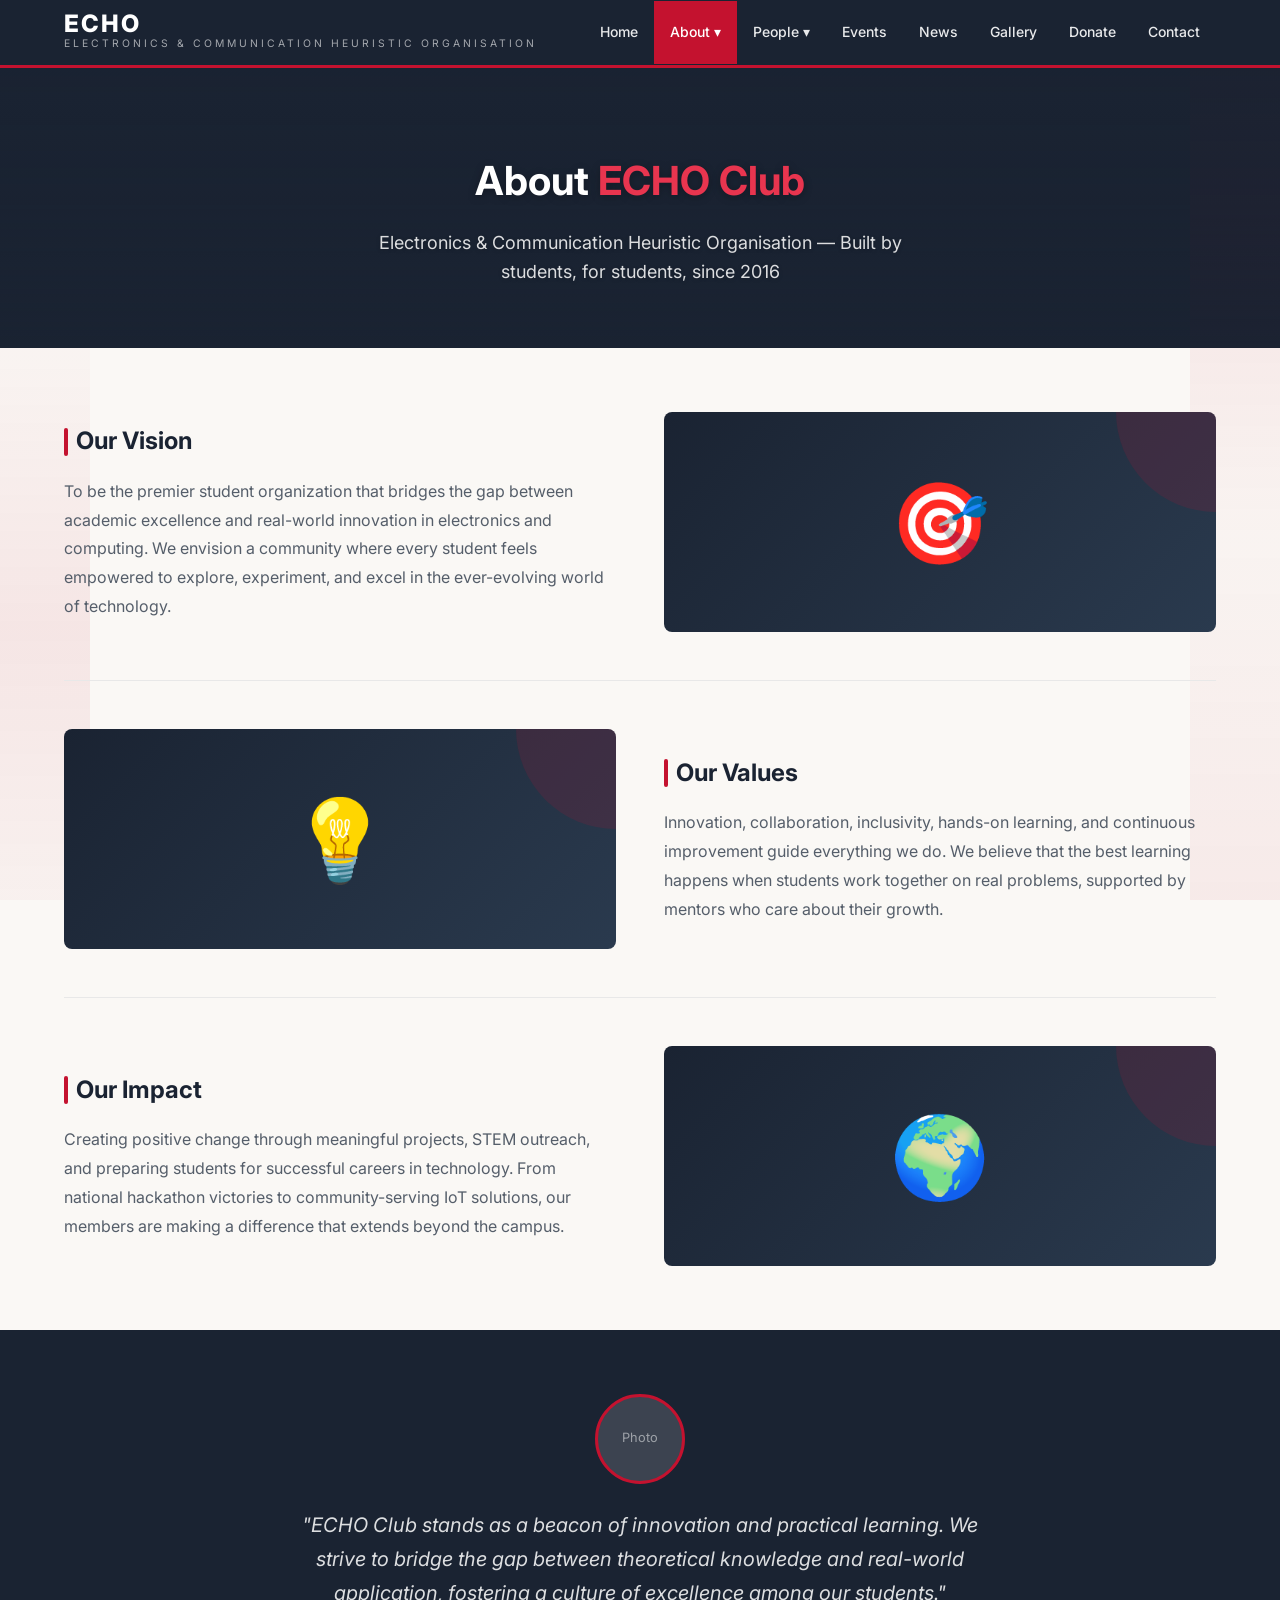
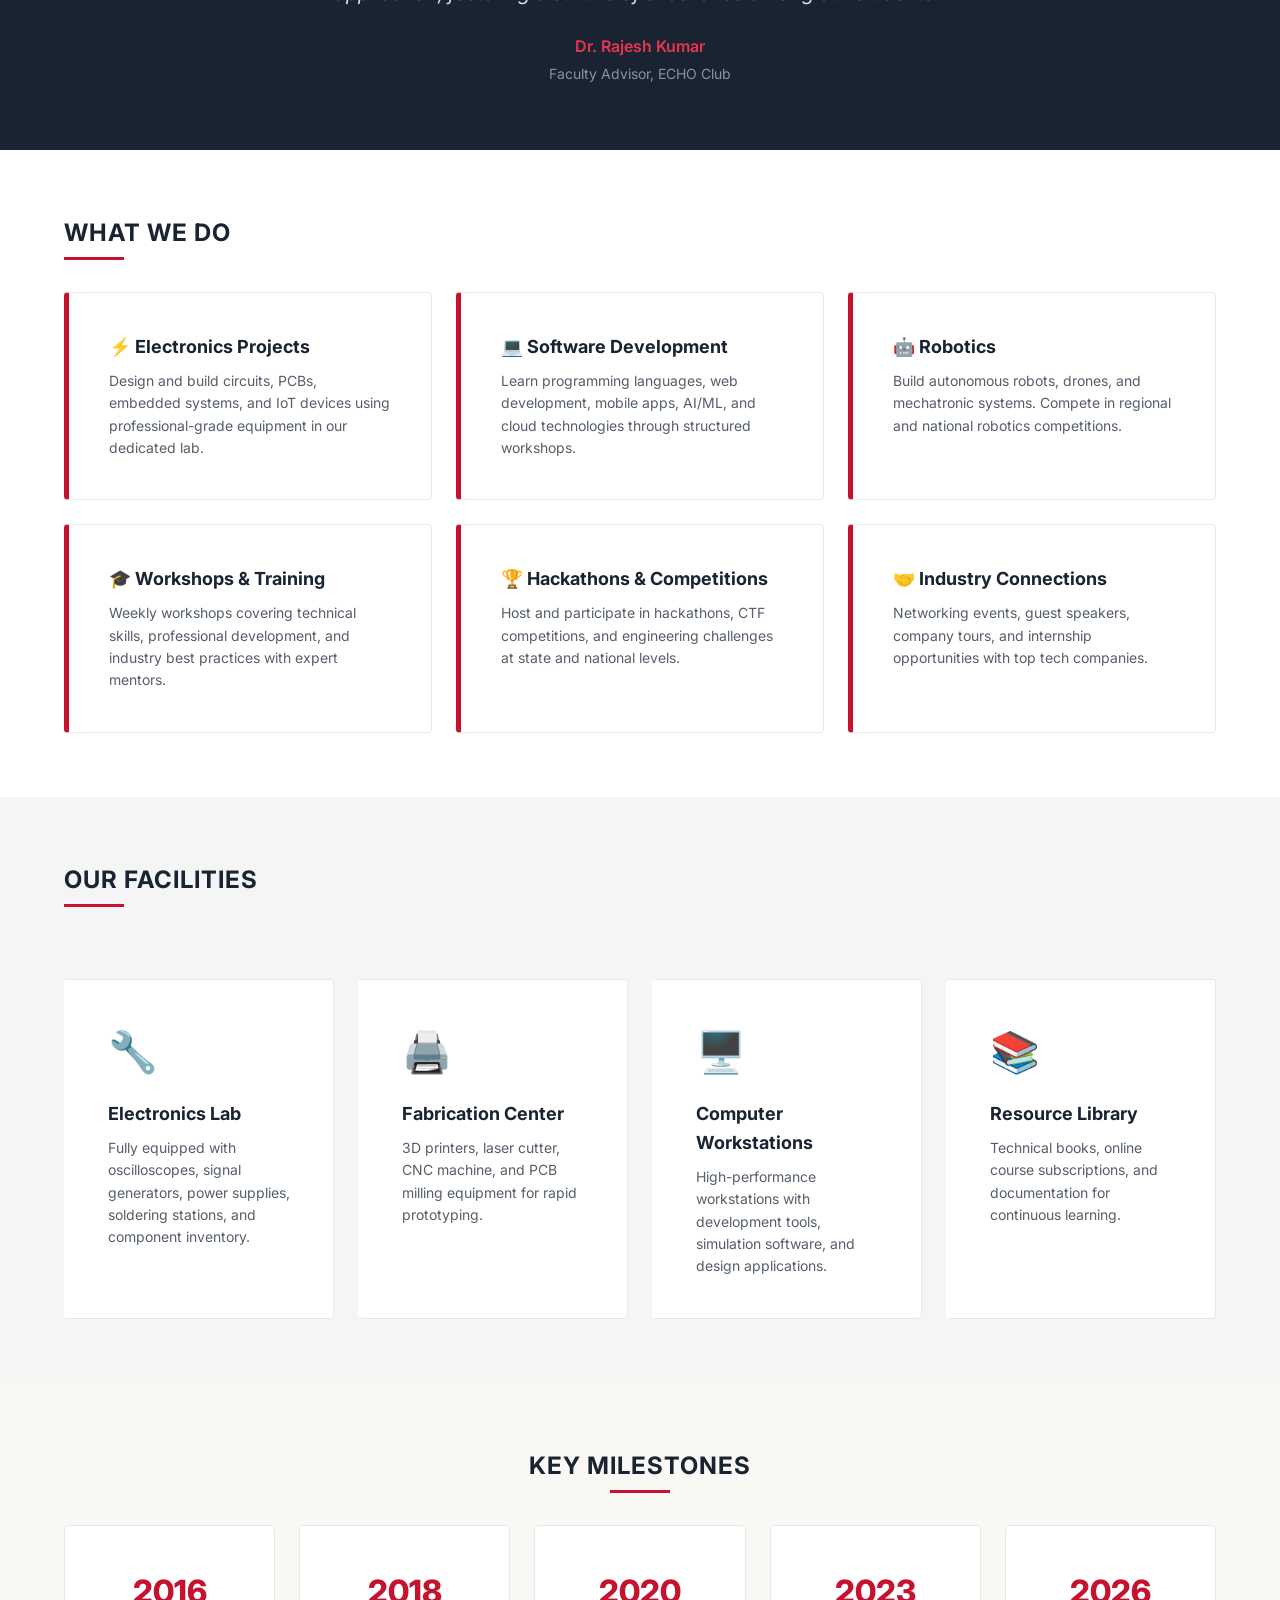
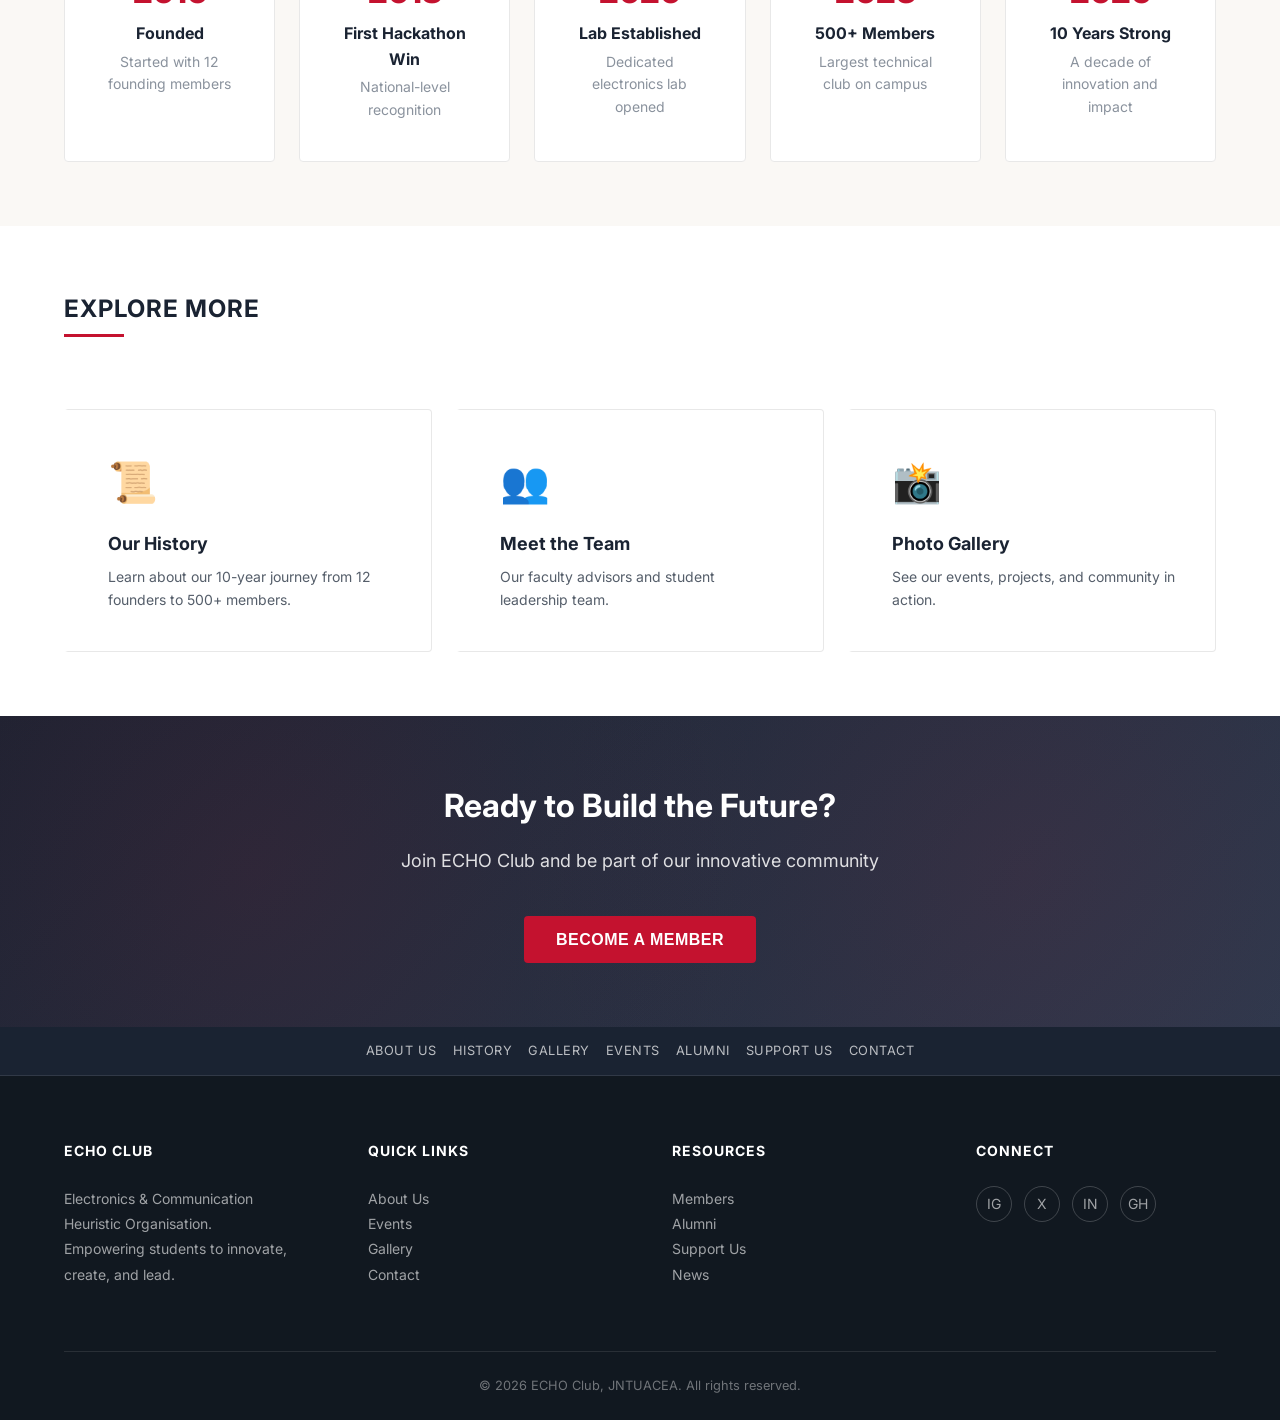
==== commit 94ded01d: "Updated website pages and assets" ====
--- a/about.html
+++ b/about.html
@@ -17,9 +17,17 @@
         .about-hero {
             background: var(--primary);
             color: white;
-            padding: 60px var(--spacing-md) var(--spacing-xl);
+            padding: 80px var(--spacing-md) 60px;
             text-align: center;
             position: relative;
+            min-height: 280px;
+            display: flex;
+            flex-direction: column;
+            align-items: center;
+            justify-content: center;
+            background-size: cover;
+            background-position: center;
+            background-repeat: no-repeat;
         }
 
         .about-hero::before {
@@ -29,21 +37,29 @@
             left: 0;
             right: 0;
             bottom: 0;
-            background: linear-gradient(135deg, rgba(196, 18, 47, 0.08) 0%, transparent 60%);
+            background: linear-gradient(180deg,
+                    rgba(26, 35, 50, 0.7) 0%,
+                    rgba(26, 35, 50, 0.6) 50%,
+                    rgba(26, 35, 50, 0.8) 100%);
+            z-index: 1;
         }
 
         .about-hero h1 {
             font-size: var(--font-size-4xl);
             position: relative;
             margin-bottom: var(--spacing-sm);
+            z-index: 2;
+            text-shadow: 0 2px 8px rgba(0, 0, 0, 0.3);
         }
 
         .about-hero p {
             font-size: var(--font-size-lg);
-            color: rgba(255, 255, 255, 0.7);
+            color: rgba(255, 255, 255, 0.85);
             position: relative;
             max-width: 600px;
             margin: 0 auto;
+            z-index: 2;
+            text-shadow: 0 1px 4px rgba(0, 0, 0, 0.2);
         }
 
         /* Alternating mission section */
@@ -308,7 +324,8 @@
     </nav>
 
     <!-- Page Header -->
-    <section class="about-hero">
+    <section class="about-hero"
+        style="background-image: url('https://images.unsplash.com/photo-1522202176988-66273c2fd55f?w=1600&q=80'); background-size: cover; background-position: center;">
         <h1>About <span style="color: var(--accent-light);">ECHO Club</span></h1>
         <p>Electronics & Communication Heuristic Organisation — Built by students, for students, since 2016
         </p>
--- a/index.css
+++ b/index.css
@@ -1717,11 +1717,19 @@
    PAGE HEADERS
    ============================================ */
 .page-header {
-    padding: 60px var(--spacing-md) var(--spacing-xl);
-    background: var(--primary);
+    padding: 80px var(--spacing-md) 60px;
+    background-color: var(--primary);
+    background-size: cover;
+    background-position: center;
+    background-repeat: no-repeat;
     text-align: center;
     position: relative;
     color: white;
+    min-height: 280px;
+    display: flex;
+    flex-direction: column;
+    align-items: center;
+    justify-content: center;
 }
 
 .page-header::before {
@@ -1731,7 +1739,13 @@
     left: 0;
     right: 0;
     bottom: 0;
-    background: linear-gradient(135deg, rgba(196, 18, 47, 0.1) 0%, transparent 50%);
+    background: linear-gradient(
+        180deg,
+        rgba(26, 35, 50, 0.7) 0%,
+        rgba(26, 35, 50, 0.6) 50%,
+        rgba(26, 35, 50, 0.8) 100%
+    );
+    z-index: 1;
 }
 
 .page-header h1 {
@@ -1739,6 +1753,8 @@
     margin-bottom: var(--spacing-sm);
     position: relative;
     color: white;
+    z-index: 2;
+    text-shadow: 0 2px 8px rgba(0, 0, 0, 0.3);
 }
 
 .page-header h1 .gradient-text {
@@ -1748,10 +1764,12 @@
 
 .page-header p {
     font-size: var(--font-size-lg);
-    color: rgba(255, 255, 255, 0.7);
+    color: rgba(255, 255, 255, 0.85);
     max-width: 600px;
     margin: 0 auto;
     position: relative;
+    z-index: 2;
+    text-shadow: 0 1px 4px rgba(0, 0, 0, 0.2);
 }
 
 /* ============================================
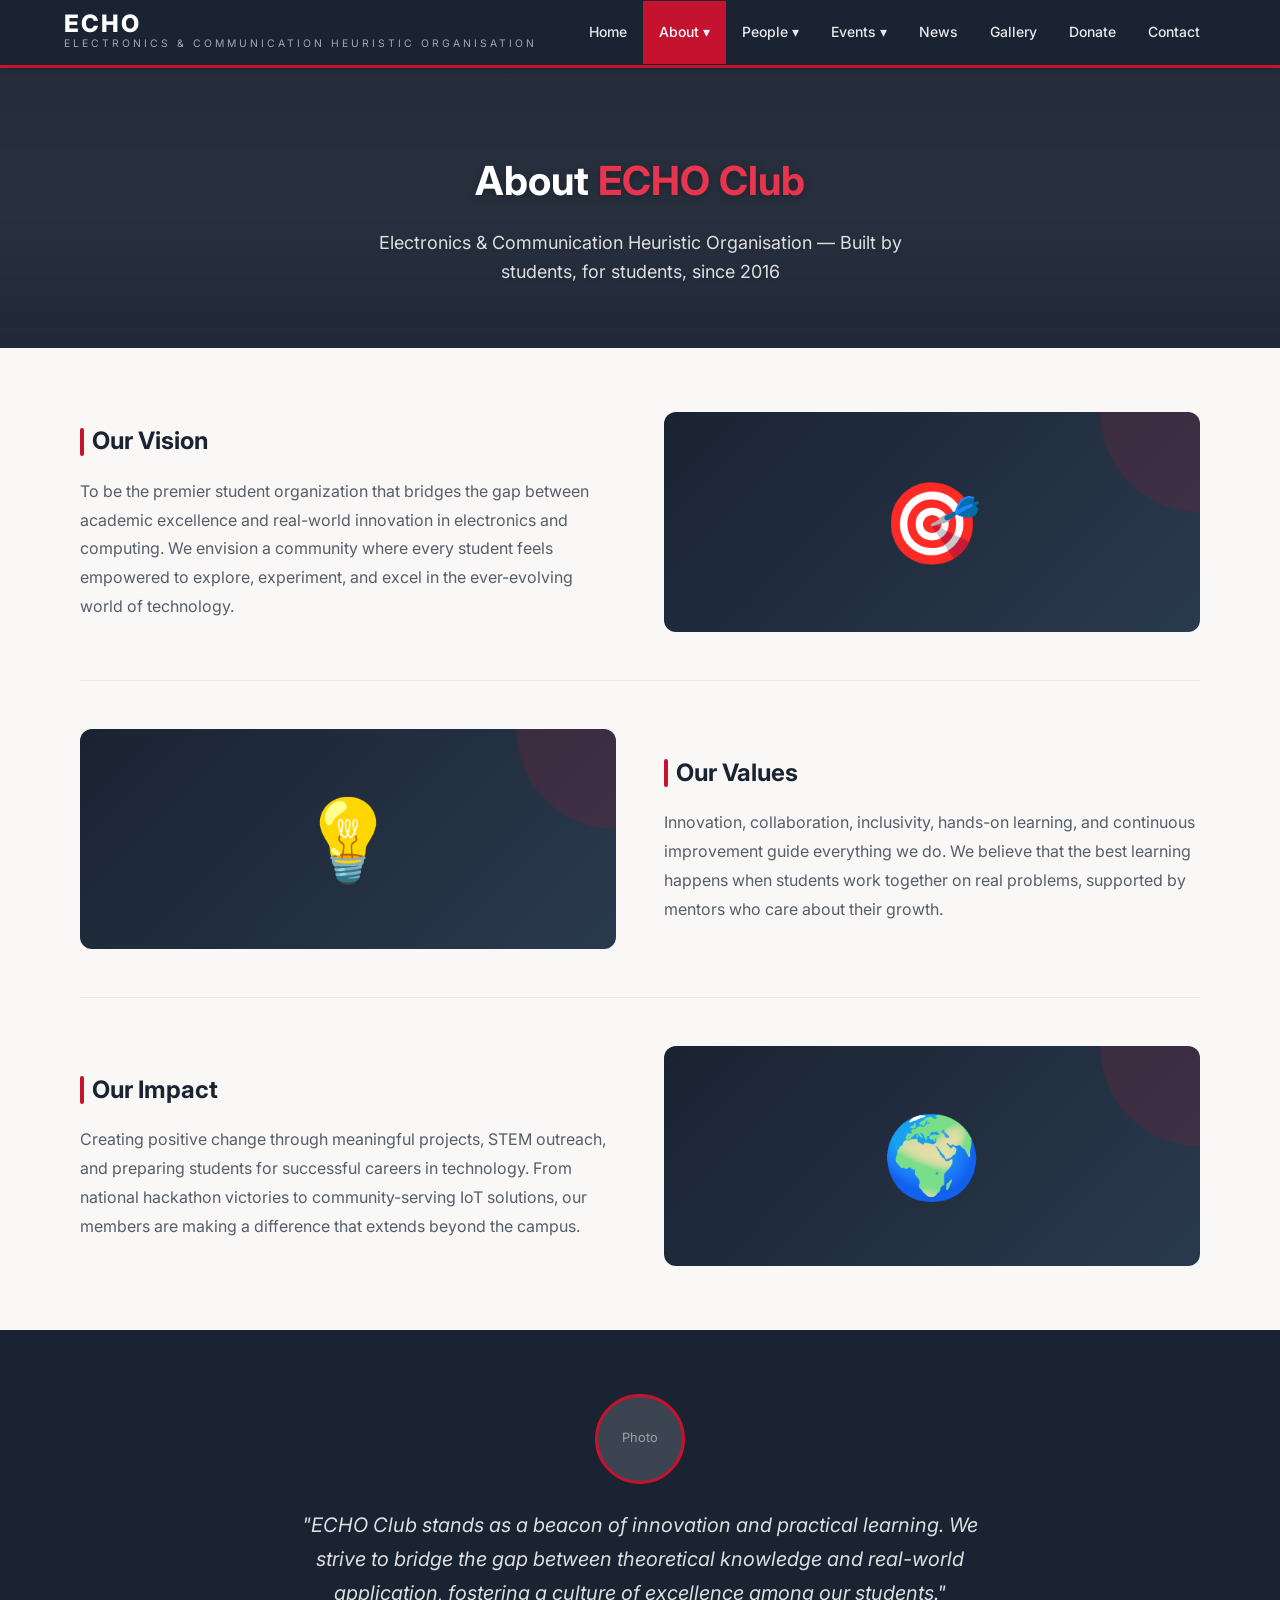
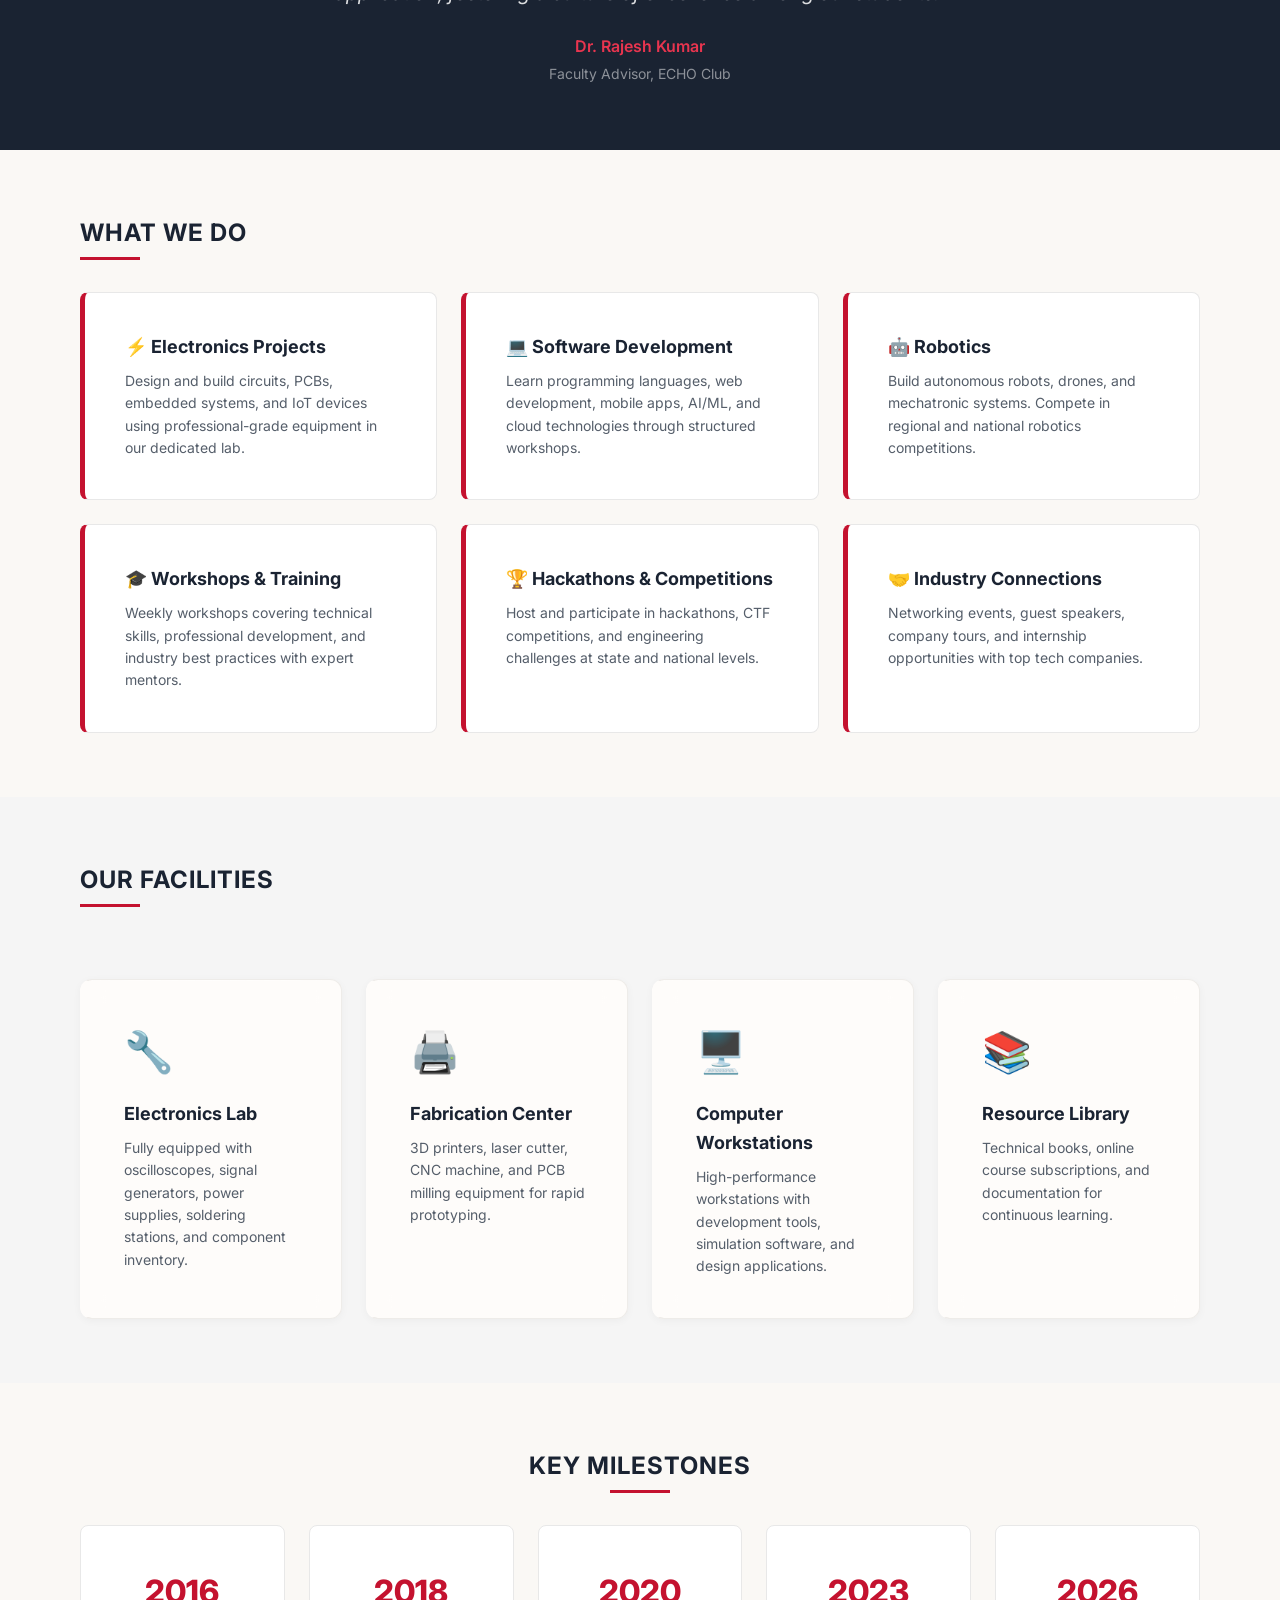
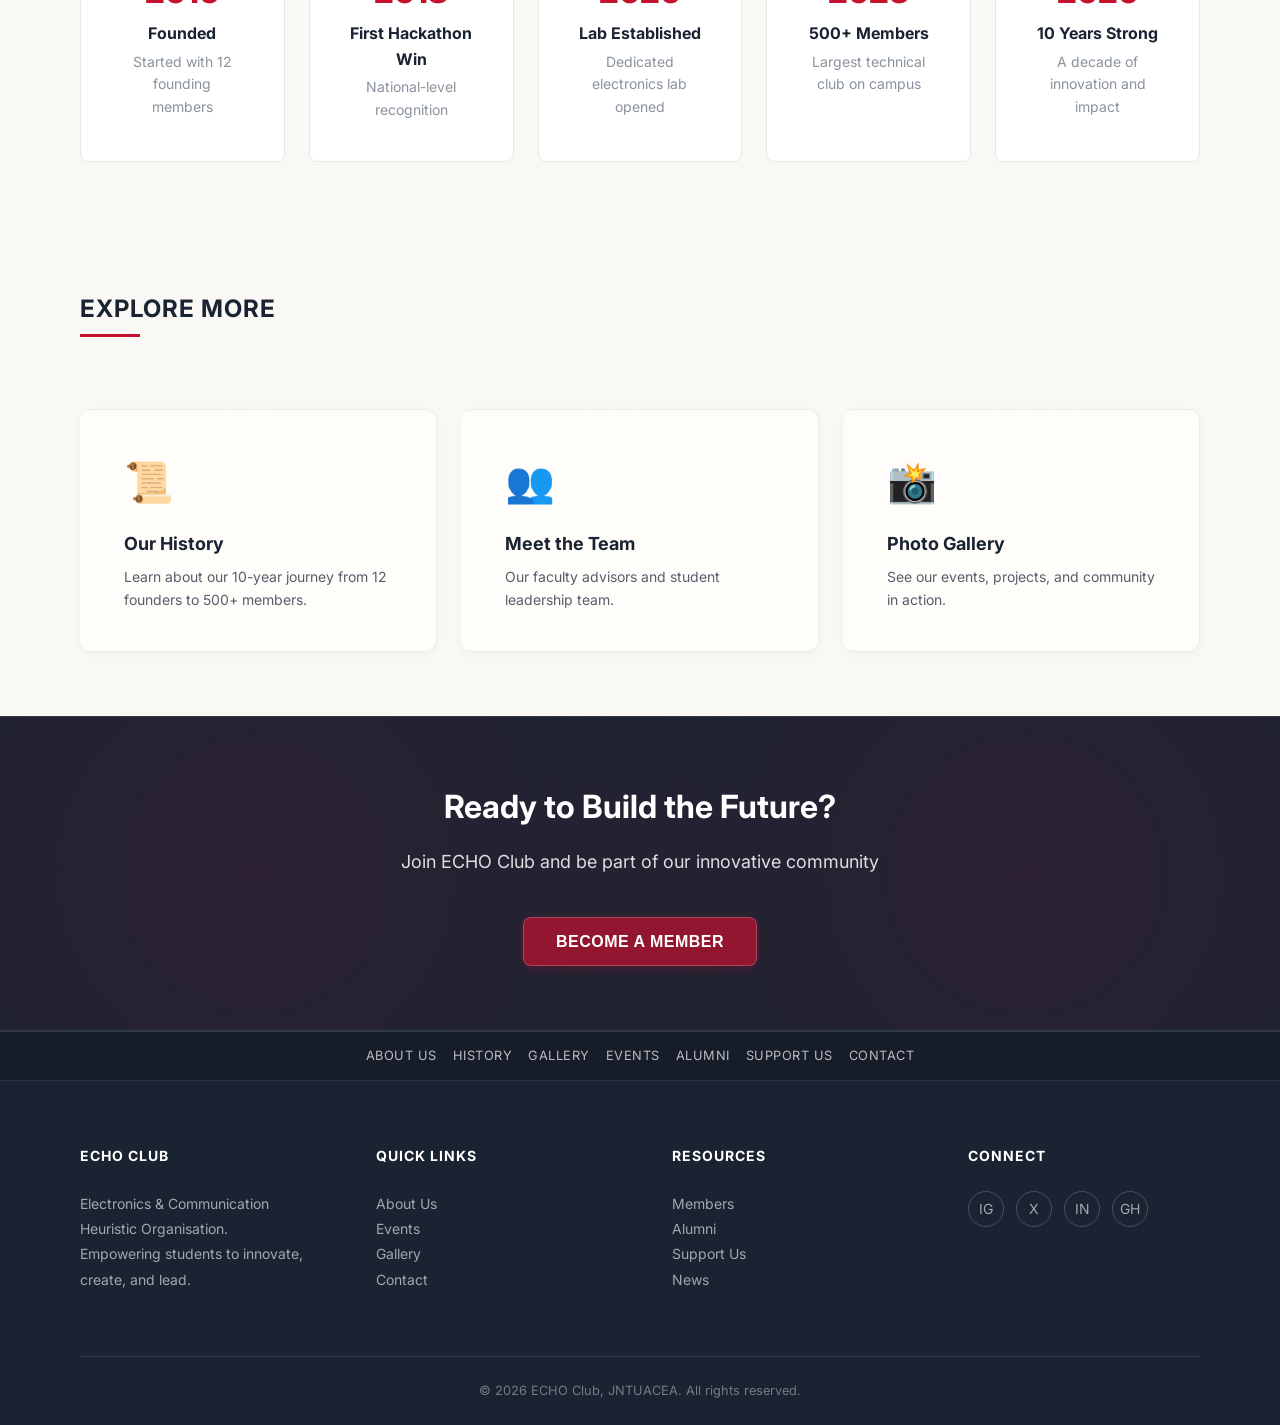
==== commit da3f1f4a: "feat: Implement Events dropdown navigation, apply a glassmorphism design theme, and enhance mobile m" ====
--- a/about.html
+++ b/about.html
@@ -15,7 +15,9 @@
     <style>
         /* About-specific styles */
         .about-hero {
-            background: var(--primary);
+            background: rgba(26, 35, 50, 0.85);
+            backdrop-filter: blur(10px);
+            -webkit-backdrop-filter: blur(10px);
             color: white;
             padding: 80px var(--spacing-md) 60px;
             text-align: center;
@@ -65,7 +67,9 @@
         /* Alternating mission section */
         .about-mission {
             padding: var(--spacing-xl) 0;
-            background: var(--bg-cream);
+            background: rgba(250, 248, 245, 0.9);
+            backdrop-filter: blur(10px);
+            -webkit-backdrop-filter: blur(10px);
         }
 
         .mission-row {
@@ -308,7 +312,14 @@
                         <a href="alumni.html">Alumni</a>
                     </div>
                 </li>
-                <li><a href="events.html" class="nav-link">Events</a></li>
+                <li class="nav-dropdown">
+                    <a href="events.html" class="nav-link">Events ▾</a>
+                    <div class="nav-dropdown-content">
+                        <a href="events.html#echo-events">ECHO Club Events</a>
+                        <a href="events.html#emerge-fest">EMERGE — Dept. Fest</a>
+                        <a href="events.html#extracurricular">Workshops &amp; Reunions</a>
+                    </div>
+                </li>
                 <li><a href="announcements.html" class="nav-link">News</a></li>
                 <li><a href="gallery.html" class="nav-link">Gallery</a></li>
 
--- a/index.css
+++ b/index.css
@@ -14,12 +14,25 @@
     --secondary: #2C5F7B;
     --secondary-light: #4A90B8;
 
-    /* Background tones */
+    /* Background tones – glass theme */
     --bg-primary: #ffffff;
     --bg-secondary: #f5f5f5;
     --bg-tertiary: #e8e8e8;
     --bg-cream: #faf8f5;
     --bg-card: #ffffff;
+
+    /* Glass variables - creamy white theme */
+    --glass-bg: rgba(250, 248, 245, 0.92);
+    --glass-bg-light: rgba(252, 250, 248, 0.95);
+    --glass-bg-medium: rgba(255, 253, 251, 0.90);
+    --glass-bg-strong: rgba(255, 255, 255, 0.95);
+    --glass-border: rgba(200, 195, 190, 0.3);
+    --glass-border-light: rgba(220, 215, 210, 0.2);
+    --glass-border-strong: rgba(180, 175, 170, 0.4);
+    --glass-shadow: 0 2px 8px rgba(0, 0, 0, 0.04);
+    --glass-shadow-hover: 0 4px 16px rgba(0, 0, 0, 0.08);
+    --glass-blur: blur(8px);
+    --glass-blur-strong: blur(12px);
 
     /* Text */
     --text-primary: #1a2332;
@@ -47,16 +60,16 @@
     --font-size-4xl: 2.5rem;
     --font-size-5xl: 3rem;
 
-    /* Shapes */
-    --border-radius-sm: 4px;
-    --border-radius-md: 8px;
-    --border-radius-lg: 12px;
-    --border-radius-xl: 16px;
-    --shadow-sm: 0 1px 3px rgba(0, 0, 0, 0.06);
-    --shadow-md: 0 4px 12px rgba(0, 0, 0, 0.08);
-    --shadow-lg: 0 10px 24px rgba(0, 0, 0, 0.10);
-    --shadow-xl: 0 20px 40px rgba(0, 0, 0, 0.12);
-    --shadow-card: 0 2px 8px rgba(0, 0, 0, 0.07);
+    /* Shapes – updated for glass */
+    --border-radius-sm: 8px;
+    --border-radius-md: 12px;
+    --border-radius-lg: 16px;
+    --border-radius-xl: 20px;
+    --shadow-sm: 0 2px 8px rgba(0, 0, 0, 0.2);
+    --shadow-md: 0 4px 16px rgba(0, 0, 0, 0.25);
+    --shadow-lg: 0 10px 30px rgba(0, 0, 0, 0.3);
+    --shadow-xl: 0 20px 50px rgba(0, 0, 0, 0.35);
+    --shadow-card: 0 4px 16px rgba(0, 0, 0, 0.2);
 
     /* Transitions */
     --transition-fast: 0.2s ease;
@@ -85,40 +98,28 @@
     line-height: 1.6;
     overflow-x: hidden;
     position: relative;
-}
-
-/* Decorative red side art – left */
-body::before {
-    content: '';
-    position: fixed;
-    top: 0;
-    left: 0;
-    width: 90px;
-    height: 100%;
-    background:
-        linear-gradient(180deg, rgba(196, 18, 47, 0.06) 0%, rgba(196, 18, 47, 0.02) 40%, rgba(196, 18, 47, 0.08) 70%, rgba(196, 18, 47, 0.03) 100%);
-    pointer-events: none;
-    z-index: 0;
-}
-
-/* Decorative red side art – right */
+    min-height: 100vh;
+}
+
+/* Remove decorative side art */
+body::before,
 body::after {
-    content: '';
-    position: fixed;
-    top: 0;
-    right: 0;
-    width: 90px;
-    height: 100%;
-    background:
-        linear-gradient(180deg, rgba(196, 18, 47, 0.03) 0%, rgba(196, 18, 47, 0.07) 30%, rgba(196, 18, 47, 0.02) 60%, rgba(196, 18, 47, 0.06) 100%);
-    pointer-events: none;
-    z-index: 0;
+    display: none;
+}
+
+/* Full-width body-level sections */
+body>.top-bar,
+body>.navbar,
+body>section,
+body>.footer {
+    margin-left: 0;
+    margin-right: 0;
 }
 
 .container {
     max-width: 1200px;
     margin: 0 auto;
-    padding: 0 var(--spacing-md);
+    padding: 0 var(--spacing-lg);
     position: relative;
     z-index: 1;
 }
@@ -127,7 +128,7 @@
    TOP BAR
    ============================================ */
 .top-bar {
-    background-color: var(--primary);
+    background-color: rgb(26, 35, 50);
     color: white;
     padding: 0.5rem 0;
     font-size: 0.8rem;
@@ -161,10 +162,11 @@
    ============================================ */
 .navbar {
     position: relative;
-    background: var(--primary);
+    background: rgb(26, 35, 50);
     padding: 0;
-    z-index: 1000;
+    z-index: 1002;
     border-bottom: 3px solid var(--accent);
+    box-shadow: 0 2px 8px rgba(0, 0, 0, 0.15);
 }
 
 .navbar.scrolled {
@@ -172,8 +174,11 @@
     top: 0;
     left: 0;
     right: 0;
-    background: var(--primary-dark);
-    box-shadow: var(--shadow-lg);
+    margin-left: 0;
+    margin-right: 0;
+    background: rgb(26, 35, 50);
+    box-shadow: 0 2px 12px rgba(0, 0, 0, 0.2);
+    z-index: 1002;
 }
 
 .nav-container {
@@ -183,6 +188,8 @@
     display: flex;
     align-items: center;
     justify-content: space-between;
+    position: relative;
+    z-index: 1;
 }
 
 .logo {
@@ -246,13 +253,15 @@
     position: absolute;
     top: 100%;
     left: 0;
-    background: var(--bg-primary);
-    border: 1px solid var(--bg-tertiary);
+    background: rgba(255, 255, 255, 0.98);
+    backdrop-filter: blur(10px);
+    -webkit-backdrop-filter: blur(10px);
+    border: 1px solid var(--glass-border);
     border-top: 3px solid var(--accent);
-    border-radius: 0;
+    border-radius: 0 0 var(--border-radius-md) var(--border-radius-md);
     padding: 0;
     min-width: 200px;
-    box-shadow: var(--shadow-lg);
+    box-shadow: 0 4px 12px rgba(0, 0, 0, 0.08);
     z-index: 1001;
 }
 
@@ -278,7 +287,7 @@
     padding: 0.7rem 1.25rem;
     color: var(--text-primary);
     text-decoration: none;
-    border-bottom: 1px solid var(--bg-tertiary);
+    border-bottom: 1px solid var(--glass-border-light);
     font-size: var(--font-size-sm);
     transition: all var(--transition-fast);
 }
@@ -288,7 +297,7 @@
 }
 
 .nav-dropdown-content a:hover {
-    background: var(--bg-secondary);
+    background: rgba(196, 18, 47, 0.05);
     color: var(--accent);
     padding-left: 1.5rem;
 }
@@ -321,9 +330,11 @@
    ============================================ */
 .btn-primary {
     padding: 0.7rem 1.5rem;
-    background: var(--accent);
+    background: rgba(196, 18, 47, 0.7);
+    backdrop-filter: blur(8px);
+    -webkit-backdrop-filter: blur(8px);
     color: white;
-    border: none;
+    border: 1px solid rgba(255, 255, 255, 0.2);
     border-radius: var(--border-radius-sm);
     font-weight: 600;
     font-size: var(--font-size-sm);
@@ -331,19 +342,23 @@
     transition: all var(--transition-base);
     text-transform: uppercase;
     letter-spacing: 0.5px;
+    box-shadow: 0 2px 10px rgba(196, 18, 47, 0.3);
 }
 
 .btn-primary:hover {
-    background: var(--accent-dark);
-    transform: translateY(-1px);
-    box-shadow: var(--shadow-md);
+    background: rgba(196, 18, 47, 0.9);
+    transform: translateY(-2px);
+    box-shadow: 0 6px 20px rgba(196, 18, 47, 0.4);
+    border-color: rgba(255, 255, 255, 0.35);
 }
 
 .btn-secondary {
     padding: 0.7rem 1.5rem;
-    background: transparent;
-    color: var(--accent);
-    border: 2px solid var(--accent);
+    background: var(--glass-bg);
+    backdrop-filter: blur(8px);
+    -webkit-backdrop-filter: blur(8px);
+    color: var(--accent-light);
+    border: 1px solid rgba(255, 255, 255, 0.2);
     border-radius: var(--border-radius-sm);
     font-weight: 600;
     font-size: var(--font-size-sm);
@@ -356,9 +371,10 @@
 }
 
 .btn-secondary:hover {
-    background: var(--accent);
+    background: rgba(196, 18, 47, 0.6);
     color: white;
-    transform: translateY(-1px);
+    transform: translateY(-2px);
+    border-color: rgba(255, 255, 255, 0.3);
 }
 
 .btn-large {
@@ -373,7 +389,7 @@
     position: relative;
     height: 520px;
     overflow: hidden;
-    background: var(--primary);
+    background: rgb(250, 248, 245);
 }
 
 .hero-background {
@@ -493,15 +509,17 @@
     right: 40px;
     top: 50%;
     transform: translateY(-50%);
-    background: rgba(255, 255, 255, 0.95);
+    background: var(--glass-bg-medium);
+    backdrop-filter: blur(16px);
+    -webkit-backdrop-filter: blur(16px);
     padding: 1.5rem;
     border-radius: var(--border-radius-md);
-    box-shadow: var(--shadow-xl);
-    border-left: 4px solid var(--accent);
+    box-shadow: var(--glass-shadow);
+    border: 1px solid var(--glass-border);
+    border-left: 4px solid var(--accent-light);
     color: var(--text-primary);
     max-width: 320px;
     z-index: 10;
-    backdrop-filter: blur(10px);
 }
 
 .message-header {
@@ -510,7 +528,7 @@
     gap: 0.75rem;
     margin-bottom: 0.75rem;
     padding-bottom: 0.75rem;
-    border-bottom: 1px solid var(--bg-tertiary);
+    border-bottom: 1px solid var(--glass-border-light);
 }
 
 .message-avatar {
@@ -573,8 +591,8 @@
 }
 
 .gradient-text {
-    color: var(--accent);
-    -webkit-text-fill-color: var(--accent);
+    color: var(--accent-light);
+    -webkit-text-fill-color: var(--accent-light);
     background: none;
 }
 
@@ -671,18 +689,22 @@
 }
 
 .overview-link-box {
-    background: white;
+    background: var(--glass-bg-medium);
+    backdrop-filter: blur(10px);
+    -webkit-backdrop-filter: blur(10px);
     padding: 1.25rem;
-    border-radius: var(--border-radius-sm);
-    border: 1px solid var(--bg-tertiary);
-    border-left: 4px solid var(--accent);
+    border-radius: var(--border-radius-md);
+    border: 1px solid var(--glass-border);
+    border-left: 4px solid var(--accent-light);
     transition: all var(--transition-base);
+    box-shadow: var(--glass-shadow);
 }
 
 .overview-link-box:hover {
-    box-shadow: var(--shadow-md);
-    border-left-color: var(--primary);
+    box-shadow: var(--glass-shadow-hover);
+    border-left-color: var(--accent);
     transform: translateY(-2px);
+    background: var(--glass-bg-strong);
 }
 
 .overview-link-box h4 {
@@ -728,7 +750,7 @@
    ============================================ */
 .compact-info {
     padding: var(--spacing-xl) 0;
-    background: var(--bg-primary);
+    background: var(--bg-secondary);
 }
 
 .compact-info-header {
@@ -766,14 +788,18 @@
 }
 
 .compact-info-column {
-    background: var(--bg-secondary);
-    border-radius: var(--border-radius-sm);
-    border-top: 3px solid var(--accent);
+    background: var(--glass-bg-medium);
+    backdrop-filter: blur(12px);
+    -webkit-backdrop-filter: blur(12px);
+    border-radius: var(--border-radius-md);
+    border: 1px solid var(--glass-border);
+    border-top: 3px solid var(--accent-light);
     overflow: hidden;
+    box-shadow: var(--glass-shadow);
 }
 
 .compact-info-column-header {
-    background: var(--primary);
+    background: rgba(26, 35, 50, 0.5);
     color: white;
     padding: 0.75rem 1.25rem;
     font-weight: 700;
@@ -783,6 +809,7 @@
     display: flex;
     align-items: center;
     justify-content: space-between;
+    border-bottom: 1px solid var(--glass-border-light);
 }
 
 .compact-info-column-header a {
@@ -849,7 +876,7 @@
    ============================================ */
 .features {
     padding: var(--spacing-xl) 0;
-    background: var(--bg-primary);
+    background: var(--bg-cream);
     position: relative;
 }
 
@@ -865,25 +892,36 @@
 }
 
 .feature-card {
-    background: white;
+    background: var(--glass-bg-medium);
+    backdrop-filter: blur(12px);
+    -webkit-backdrop-filter: blur(12px);
     padding: var(--spacing-lg);
-    border-radius: var(--border-radius-sm);
-    border: 1px solid var(--bg-tertiary);
+    border-radius: var(--border-radius-md);
+    border: 1px solid var(--glass-border);
     transition: all var(--transition-base);
     cursor: pointer;
     position: relative;
     overflow: hidden;
     border-left: 4px solid transparent;
+    box-shadow: var(--glass-shadow);
 }
 
 .feature-card::before {
-    display: none;
+    content: '';
+    position: absolute;
+    top: 0;
+    left: 0;
+    right: 0;
+    height: 1px;
+    background: linear-gradient(90deg, transparent, rgba(255, 255, 255, 0.3), transparent);
 }
 
 .feature-card:hover {
-    transform: translateY(-3px);
-    border-left-color: var(--accent);
-    box-shadow: var(--shadow-md);
+    transform: translateY(-5px);
+    border-left-color: var(--accent-light);
+    box-shadow: var(--glass-shadow-hover);
+    background: var(--glass-bg-strong);
+    border-color: var(--glass-border-strong);
 }
 
 .feature-icon {
@@ -909,7 +947,7 @@
    ============================================ */
 .highlights-section {
     padding: var(--spacing-xl) 0;
-    background: var(--bg-cream);
+    background: var(--bg-secondary);
     border-top: 1px solid var(--bg-tertiary);
     overflow: hidden;
 }
@@ -958,18 +996,22 @@
 
 .highlight-card {
     min-width: 300px;
-    background: white;
-    border-radius: var(--border-radius-sm);
-    border: 1px solid var(--bg-tertiary);
+    background: var(--glass-bg-medium);
+    backdrop-filter: blur(12px);
+    -webkit-backdrop-filter: blur(12px);
+    border-radius: var(--border-radius-md);
+    border: 1px solid var(--glass-border);
     padding: 1.5rem;
     flex-shrink: 0;
     transition: all var(--transition-base);
-    border-top: 3px solid var(--accent);
+    border-top: 3px solid var(--accent-light);
+    box-shadow: var(--glass-shadow);
 }
 
 .highlight-card:hover {
-    box-shadow: var(--shadow-md);
-    transform: translateY(-3px);
+    box-shadow: var(--glass-shadow-hover);
+    transform: translateY(-5px);
+    background: var(--glass-bg-strong);
 }
 
 .highlight-card h4 {
@@ -1007,6 +1049,8 @@
     padding: var(--spacing-xl) 0;
     background: var(--primary);
     color: white;
+    border-top: 1px solid rgba(255, 255, 255, 0.1);
+    border-bottom: 1px solid rgba(255, 255, 255, 0.1);
 }
 
 .stats .section-title {
@@ -1059,7 +1103,7 @@
    ============================================ */
 .happenings {
     padding: var(--spacing-xl) 0;
-    background: var(--bg-secondary);
+    background: var(--bg-cream);
     text-align: center;
 }
 
@@ -1087,20 +1131,22 @@
     height: 100px;
     border-radius: 50%;
     margin: 0 auto 0.75rem;
-    background: white;
-    box-shadow: var(--shadow-sm);
+    background: var(--glass-bg-medium);
+    backdrop-filter: blur(10px);
+    -webkit-backdrop-filter: blur(10px);
+    box-shadow: var(--glass-shadow);
     display: flex;
     align-items: center;
     justify-content: center;
     font-size: 2rem;
-    border: 3px solid white;
-    outline: 1px solid var(--bg-tertiary);
+    border: 2px solid var(--glass-border);
+    outline: none;
     transition: all 0.3s;
 }
 
 .happening-item:hover .happening-img {
-    border-color: var(--accent);
-    outline-color: var(--accent);
+    border-color: var(--accent-light);
+    box-shadow: 0 0 20px rgba(196, 18, 47, 0.3);
 }
 
 .happening-title {
@@ -1116,10 +1162,12 @@
    ============================================ */
 .cta {
     padding: var(--spacing-xl) var(--spacing-md);
-    background: linear-gradient(135deg, var(--primary) 0%, var(--primary-light) 100%);
+    background: var(--primary);
     text-align: center;
     position: relative;
     overflow: hidden;
+    border-top: 1px solid rgba(255, 255, 255, 0.1);
+    border-bottom: 1px solid rgba(255, 255, 255, 0.1);
 }
 
 .cta::before {
@@ -1161,20 +1209,24 @@
 }
 
 .announcement-card {
-    background: white;
-    border-radius: var(--border-radius-sm);
-    border: 1px solid var(--bg-tertiary);
-    border-left: 4px solid var(--accent);
+    background: var(--glass-bg-medium);
+    backdrop-filter: blur(12px);
+    -webkit-backdrop-filter: blur(12px);
+    border-radius: var(--border-radius-md);
+    border: 1px solid var(--glass-border);
+    border-left: 4px solid var(--accent-light);
     padding: var(--spacing-md) var(--spacing-lg);
     margin-bottom: var(--spacing-sm);
     display: flex;
     gap: var(--spacing-md);
     transition: all var(--transition-base);
+    box-shadow: var(--glass-shadow);
 }
 
 .announcement-card:hover {
-    box-shadow: var(--shadow-md);
+    box-shadow: var(--glass-shadow-hover);
     transform: translateX(3px);
+    background: var(--glass-bg-strong);
 }
 
 .announcement-date {
@@ -1232,16 +1284,20 @@
 }
 
 .team-card {
-    background: white;
-    border-radius: var(--border-radius-sm);
-    border: 1px solid var(--bg-tertiary);
+    background: var(--glass-bg-medium);
+    backdrop-filter: blur(12px);
+    -webkit-backdrop-filter: blur(12px);
+    border-radius: var(--border-radius-md);
+    border: 1px solid var(--glass-border);
     overflow: hidden;
     transition: all var(--transition-base);
+    box-shadow: var(--glass-shadow);
 }
 
 .team-card:hover {
-    transform: translateY(-3px);
-    box-shadow: var(--shadow-md);
+    transform: translateY(-5px);
+    box-shadow: var(--glass-shadow-hover);
+    border-color: var(--glass-border-strong);
 }
 
 .team-card-image {
@@ -1307,9 +1363,10 @@
     top: 0;
     width: 14px;
     height: 14px;
-    background: white;
-    border: 3px solid var(--accent);
+    background: var(--accent-light);
+    border: 3px solid rgba(0, 0, 0, 0.5);
     border-radius: 50%;
+    box-shadow: 0 0 10px rgba(196, 18, 47, 0.4);
 }
 
 .timeline-year {
@@ -1340,11 +1397,13 @@
 
 .gallery-item {
     position: relative;
-    border-radius: var(--border-radius-sm);
+    border-radius: var(--border-radius-md);
     overflow: hidden;
     aspect-ratio: 16/10;
     cursor: pointer;
-    background: var(--bg-secondary);
+    background: var(--glass-bg);
+    border: 1px solid var(--glass-border-light);
+    box-shadow: var(--glass-shadow);
 }
 
 .gallery-item img {
@@ -1391,7 +1450,9 @@
     left: 0;
     right: 0;
     bottom: 0;
-    background: rgba(26, 35, 50, 0.95);
+    background: rgba(0, 0, 0, 0.7);
+    backdrop-filter: blur(20px);
+    -webkit-backdrop-filter: blur(20px);
     z-index: 2000;
     align-items: center;
     justify-content: center;
@@ -1439,18 +1500,22 @@
 }
 
 .donation-card {
-    background: white;
-    border-radius: var(--border-radius-sm);
-    border: 1px solid var(--bg-tertiary);
+    background: var(--glass-bg-medium);
+    backdrop-filter: blur(12px);
+    -webkit-backdrop-filter: blur(12px);
+    border-radius: var(--border-radius-md);
+    border: 1px solid var(--glass-border);
     padding: var(--spacing-xl);
     text-align: center;
     transition: all var(--transition-base);
     position: relative;
+    box-shadow: var(--glass-shadow);
 }
 
 .donation-card.featured {
-    border-color: var(--accent);
+    border-color: var(--accent-light);
     transform: scale(1.03);
+    box-shadow: 0 0 30px rgba(196, 18, 47, 0.2);
 }
 
 .donation-card.featured::before {
@@ -1469,8 +1534,9 @@
 }
 
 .donation-card:hover {
-    border-color: var(--accent);
-    box-shadow: var(--shadow-md);
+    border-color: var(--accent-light);
+    box-shadow: var(--glass-shadow-hover);
+    background: var(--glass-bg-strong);
 }
 
 .donation-amount {
@@ -1494,7 +1560,7 @@
 .donation-perks li {
     color: var(--text-secondary);
     padding: 0.4rem 0;
-    border-bottom: 1px solid var(--bg-tertiary);
+    border-bottom: 1px solid var(--glass-border-light);
     display: flex;
     align-items: center;
     gap: 0.5rem;
@@ -1526,17 +1592,21 @@
     display: flex;
     align-items: center;
     gap: var(--spacing-sm);
-    background: white;
+    background: var(--glass-bg-medium);
+    backdrop-filter: blur(10px);
+    -webkit-backdrop-filter: blur(10px);
     padding: 0.6rem 1rem;
     border-radius: 50px;
-    border: 1px solid var(--bg-tertiary);
+    border: 1px solid var(--glass-border);
     transition: all var(--transition-base);
+    box-shadow: var(--glass-shadow);
 }
 
 .contributor-card:hover {
-    border-color: var(--accent);
+    border-color: var(--accent-light);
     transform: translateY(-2px);
-    box-shadow: var(--shadow-sm);
+    box-shadow: var(--glass-shadow-hover);
+    background: var(--glass-bg-strong);
 }
 
 .contributor-avatar {
@@ -1570,14 +1640,15 @@
    FOOTER – CeNSE Style
    ============================================ */
 .footer {
-    background: var(--primary-dark);
+    background: var(--primary);
     color: white;
     position: relative;
+    border-top: 1px solid rgba(255, 255, 255, 0.1);
 }
 
 /* Quick links bar at top of footer */
 .footer-links-bar {
-    background: var(--primary);
+    background: rgba(20, 28, 38, 0.7);
     padding: 0.85rem 0;
     border-bottom: 1px solid rgba(255, 255, 255, 0.1);
 }
@@ -1739,12 +1810,10 @@
     left: 0;
     right: 0;
     bottom: 0;
-    background: linear-gradient(
-        180deg,
-        rgba(26, 35, 50, 0.7) 0%,
-        rgba(26, 35, 50, 0.6) 50%,
-        rgba(26, 35, 50, 0.8) 100%
-    );
+    background: linear-gradient(180deg,
+            rgba(26, 35, 50, 0.7) 0%,
+            rgba(26, 35, 50, 0.6) 50%,
+            rgba(26, 35, 50, 0.8) 100%);
     z-index: 1;
 }
 
@@ -1825,7 +1894,9 @@
    ============================================ */
 .activity-detail {
     padding: var(--spacing-xl) 0;
-    background: var(--bg-cream);
+    background: rgba(250, 248, 245, 0.9);
+    backdrop-filter: blur(10px);
+    -webkit-backdrop-filter: blur(10px);
 }
 
 .activity-detail-card {
@@ -1864,60 +1935,327 @@
 }
 
 /* ============================================
-   RESPONSIVE DESIGN
+   GLOBAL TOUCH & INTERACTION IMPROVEMENTS
+   (applies to all screen sizes)
+   ============================================ */
+
+/* Eliminate 300ms tap delay on mobile */
+a, button, [role="button"], .nav-link, .payment-card-header,
+.compact-info-item, .happening-item, .gallery-item,
+.currency-tab, .amount-btn, .social-link {
+    touch-action: manipulation;
+    -webkit-tap-highlight-color: transparent;
+}
+
+/* Prevent text size adjustment on orientation change */
+html {
+    -webkit-text-size-adjust: 100%;
+    text-size-adjust: 100%;
+}
+
+/* Minimum touch target for nav items */
+.nav-link, .mobile-toggle {
+    min-height: 44px;
+}
+
+/* ============================================
+   TV / LARGE SCREENS  ≥ 1600px
+   ============================================ */
+@media (min-width: 1600px) {
+    :root {
+        --font-size-base: 1.05rem;
+        --font-size-sm: 0.9rem;
+        --font-size-lg: 1.2rem;
+        --font-size-xl: 1.35rem;
+        --font-size-2xl: 1.65rem;
+        --font-size-3xl: 2.2rem;
+        --font-size-4xl: 2.8rem;
+        --spacing-xl: 5rem;
+        --spacing-2xl: 6.5rem;
+    }
+
+    .container,
+    .nav-container {
+        max-width: 1440px;
+    }
+
+    .hero {
+        height: 640px;
+    }
+
+    .hero-slide .slide-content h2 {
+        font-size: 2.6rem;
+    }
+
+    .hero-slide .slide-content p {
+        font-size: 1.25rem;
+    }
+
+    .stat-number {
+        font-size: 3.5rem;
+    }
+
+    .nav-link {
+        padding: 1.4rem 1.2rem;
+        font-size: 0.95rem;
+    }
+
+    .page-header {
+        min-height: 340px;
+        padding: 100px var(--spacing-md) 80px;
+    }
+
+    .page-header h1 {
+        font-size: 3.2rem;
+    }
+
+    .features-grid {
+        grid-template-columns: repeat(4, 1fr);
+    }
+
+    .compact-info-grid {
+        grid-template-columns: repeat(3, 1fr);
+    }
+
+    .footer-content {
+        grid-template-columns: 2fr 1fr 1fr 1fr;
+    }
+
+    .gallery-grid {
+        grid-template-columns: repeat(auto-fill, minmax(340px, 1fr));
+    }
+
+    .highlight-card {
+        min-width: 360px;
+    }
+
+    /* Donation page */
+    .donation-wrapper {
+        max-width: 860px;
+    }
+}
+
+/* ============================================
+   DESKTOP  1025px – 1599px  (very few tweaks)
+   ============================================ */
+@media (min-width: 1025px) and (max-width: 1599px) {
+    .hero-message-box {
+        right: 40px;
+        max-width: 320px;
+    }
+}
+
+/* ============================================
+   TABLET LANDSCAPE  769px – 1024px
    ============================================ */
 @media (max-width: 1024px) {
     .overview-grid {
         grid-template-columns: 1fr;
+        gap: 2rem;
     }
 
     .hero-message-box {
-        right: 20px;
-        max-width: 280px;
-    }
-}
-
+        right: 16px;
+        max-width: 260px;
+        padding: 1.1rem;
+    }
+
+    .features-grid {
+        grid-template-columns: repeat(2, 1fr);
+    }
+
+    .compact-info-grid {
+        grid-template-columns: repeat(2, 1fr);
+    }
+
+    .compact-info-grid > *:last-child:nth-child(odd) {
+        grid-column: 1 / -1;
+    }
+
+    .stats-grid {
+        grid-template-columns: repeat(2, 1fr);
+        gap: var(--spacing-md);
+    }
+
+    /* Donation page narrowing */
+    .donation-wrapper {
+        max-width: 680px;
+    }
+
+    .amount-grid {
+        grid-template-columns: repeat(2, 1fr);
+    }
+}
+
+/* ============================================
+   DESKTOP NAV RESET (ensure nav shows on screens > 768px)
+   ============================================ */
+@media (min-width: 769px) {
+    .nav-links {
+        display: flex !important;
+        position: static;
+        flex-direction: row;
+        max-height: none;
+        overflow: visible;
+        opacity: 1;
+        pointer-events: auto;
+        padding: 0;
+        box-shadow: none;
+        border-bottom: none;
+        z-index: auto;
+        background: transparent;
+        transition: none;
+    }
+
+    .mobile-toggle {
+        display: none;
+    }
+}
+
+/* Mobile nav open animation */
+@keyframes mobileNavSlideIn {
+    from {
+        opacity: 0;
+        transform: translateY(-10px);
+    }
+    to {
+        opacity: 1;
+        transform: translateY(0);
+    }
+}
+
+/* ============================================
+   TABLET PORTRAIT  601px – 768px
+   ============================================ */
 @media (max-width: 768px) {
 
-    body::before,
-    body::after {
-        width: 30px;
-    }
-
+    /* — Layout resets — */
+    body > .navbar,
+    body > section,
+    body > .footer {
+        margin-left: 0;
+        margin-right: 0;
+    }
+
+    .container {
+        padding: 0 var(--spacing-md);
+    }
+
+    /* — Navigation — */
     .nav-links {
+        /* Hidden by default on mobile */
         display: none;
-        position: absolute;
-        top: 100%;
+        position: fixed;
+        top: 0;   /* JS sets exact value dynamically on open */
         left: 0;
         right: 0;
         background: var(--primary-dark);
         flex-direction: column;
-        padding: var(--spacing-sm);
         border-bottom: 3px solid var(--accent);
+        box-shadow: 0 8px 24px rgba(0,0,0,0.4);
+        z-index: 9999;
+        overflow-y: auto;
+        -webkit-overflow-scrolling: touch;
     }
 
     .nav-links.active {
         display: flex;
+        animation: mobileNavSlideIn 0.28s ease forwards;
+    }
+
+    .nav-links li {
+        width: 100%;
+    }
+
+    .nav-link {
+        padding: 0.85rem 1.25rem;
+        min-height: 48px;
+        display: flex;
+        align-items: center;
+        border-bottom: 1px solid rgba(255,255,255,0.06);
+        font-size: 0.95rem;
+    }
+
+    .nav-link:hover,
+    .nav-link.active {
+        background-color: var(--accent);
+        padding-left: 1.5rem;
     }
 
     .mobile-toggle {
         display: flex;
     }
 
+    .mobile-toggle span {
+        transition: all 0.3s cubic-bezier(0.68, -0.6, 0.32, 1.6);
+    }
+
     .mobile-toggle.active span:nth-child(1) {
         transform: rotate(45deg) translate(5px, 5px);
     }
 
     .mobile-toggle.active span:nth-child(2) {
         opacity: 0;
+        transform: scaleX(0);
     }
 
     .mobile-toggle.active span:nth-child(3) {
         transform: rotate(-45deg) translate(7px, -6px);
     }
 
+    /* Dropdown inside mobile menu */
+    .nav-dropdown-content {
+        position: static;
+        background: rgba(255, 255, 255, 0.05);
+        border: none;
+        border-top: 1px solid rgba(255,255,255,0.06);
+        border-radius: 0;
+        padding: 0 0 0 var(--spacing-md);
+        box-shadow: none;
+        display: none;
+        animation: none;
+    }
+
+    .nav-dropdown.active .nav-dropdown-content {
+        display: block;
+    }
+
+    .nav-dropdown-content a {
+        color: rgba(255,255,255,0.75);
+        padding: 0.65rem 1rem;
+        border-bottom: 1px solid rgba(255,255,255,0.04);
+        font-size: 0.875rem;
+    }
+
+    .nav-dropdown-content a:hover {
+        color: white;
+        background: rgba(196,18,47,0.15);
+        padding-left: 1.25rem;
+    }
+
+    /* Top-bar simplify on small screens */
+    .top-bar .container {
+        justify-content: center;
+        flex-wrap: wrap;
+        gap: 0.5rem;
+        font-size: 0.75rem;
+    }
+
+    /* — Hero — */
     .hero {
-        height: 400px;
+        height: 380px;
+    }
+
+    .hero-slide .slide-content {
+        padding: 1rem;
+    }
+
+    .hero-slide .slide-content h2 {
+        font-size: 1.5rem;
+    }
+
+    .hero-slide .slide-content p {
+        font-size: 0.9rem;
     }
 
     .hero-message-box {
@@ -1926,93 +2264,521 @@
         top: auto;
         transform: none;
         max-width: 100%;
-        margin: var(--spacing-md);
-    }
-
+        margin: var(--spacing-sm) var(--spacing-md);
+    }
+
+    /* — Page Header — */
+    .page-header {
+        min-height: 200px;
+        padding: 60px var(--spacing-md) 40px;
+    }
+
+    .page-header h1 {
+        font-size: var(--font-size-3xl);
+    }
+
+    .page-header p {
+        font-size: var(--font-size-base);
+    }
+
+    /* — Section titles — */
+    .section-title {
+        font-size: var(--font-size-xl);
+    }
+
+    /* — Overview — */
+    .overview-grid {
+        grid-template-columns: 1fr;
+        gap: 1.5rem;
+    }
+
+    .overview-links {
+        grid-template-columns: repeat(2, 1fr);
+    }
+
+    /* — Compact info (home page) — */
     .compact-info-grid {
         grid-template-columns: 1fr;
     }
 
+    /* — Features grid — */
     .features-grid {
         grid-template-columns: 1fr;
     }
 
+    /* — Stats — */
     .stats-grid {
         grid-template-columns: repeat(2, 1fr);
-    }
-
+        gap: var(--spacing-md);
+    }
+
+    .stat-number {
+        font-size: var(--font-size-3xl);
+    }
+
+    /* — Happenings — */
+    .happenings-grid {
+        gap: 0.75rem;
+    }
+
+    .happening-item {
+        width: 90px;
+    }
+
+    .happening-img {
+        width: 72px;
+        height: 72px;
+        font-size: 1.6rem;
+    }
+
+    .happening-title {
+        font-size: 0.72rem;
+    }
+
+    /* — Highlight carousel — */
+    .highlight-card {
+        min-width: 240px;
+    }
+
+    /* — Announcements — */
+    .announcement-card {
+        flex-direction: column;
+        padding: var(--spacing-sm);
+    }
+
+    /* — Team cards — */
+    .team-grid {
+        grid-template-columns: repeat(2, 1fr);
+    }
+
+    /* — Footer — */
+    .footer-content {
+        grid-template-columns: repeat(2, 1fr);
+        gap: var(--spacing-lg);
+        padding: var(--spacing-lg) 0;
+    }
+
+    .footer-links-bar .container {
+        justify-content: center;
+        gap: 0.6rem;
+        font-size: 0.75rem;
+    }
+
+    /* — CTA — */
+    .cta-content h2 {
+        font-size: var(--font-size-2xl);
+    }
+
+    .cta-content p {
+        font-size: var(--font-size-base);
+    }
+
+    /* — Gallery — */
+    .gallery-grid {
+        grid-template-columns: repeat(2, 1fr);
+        gap: var(--spacing-sm);
+    }
+
+    /* — Timeline — */
+    .timeline {
+        padding-left: var(--spacing-lg);
+    }
+
+    /* — Donation page — */
+    .donation-wrapper {
+        padding: 0 var(--spacing-sm);
+    }
+
+    .currency-tabs {
+        gap: 8px;
+    }
+
+    .currency-tab {
+        padding: 8px 18px;
+        font-size: var(--font-size-sm);
+    }
+
+    .amount-grid {
+        grid-template-columns: repeat(2, 1fr);
+    }
+
+    .detail-row {
+        flex-direction: column;
+        align-items: flex-start;
+        gap: 4px;
+    }
+
+    .detail-value,
+    .detail-value-code {
+        text-align: left;
+        width: 100%;
+    }
+}
+
+/* ============================================
+   MOBILE  ≤ 600px
+   ============================================ */
+@media (max-width: 600px) {
+
+    :root {
+        --spacing-xl: 3rem;
+        --spacing-2xl: 3.5rem;
+        --spacing-lg: 2rem;
+    }
+
+    /* — Container — */
+    .container {
+        padding: 0 1rem;
+    }
+
+    /* — Logo — */
+    .logo-text {
+        font-size: 1.35rem;
+    }
+
+    .logo-subtitle {
+        font-size: 0.6rem;
+        letter-spacing: 2px;
+    }
+
+    /* — Hero — */
+    .hero {
+        height: 300px;
+    }
+
+    .hero-slide .slide-content h2 {
+        font-size: 1.25rem;
+        margin-bottom: 0.5rem;
+    }
+
+    .hero-slide .slide-content p {
+        font-size: 0.82rem;
+        display: none; /* hide on very small to avoid clutter */
+    }
+
+    .hero-slide .slide-content a {
+        font-size: 0.8rem;
+    }
+
+    /* — Page Header — */
+    .page-header {
+        min-height: 160px;
+        padding: 50px 1rem 30px;
+    }
+
+    .page-header h1 {
+        font-size: 1.6rem;
+    }
+
+    .page-header p {
+        font-size: 0.875rem;
+    }
+
+    /* — Section titles — */
+    .section-title {
+        font-size: var(--font-size-lg);
+        letter-spacing: 0.5px;
+    }
+
+    .section-subtitle {
+        font-size: var(--font-size-sm);
+    }
+
+    /* — Overview links — */
     .overview-links {
         grid-template-columns: 1fr;
     }
 
-    .section-title {
-        font-size: var(--font-size-xl);
-    }
-
-    .page-header h1 {
-        font-size: var(--font-size-3xl);
-    }
-
-    .announcement-card {
-        flex-direction: column;
-    }
-
-    .donation-card.featured {
-        transform: none;
-    }
-
-    .nav-dropdown-content {
-        position: static;
-        background: rgba(255, 255, 255, 0.05);
-        border: none;
-        padding: var(--spacing-xs) 0 var(--spacing-xs) var(--spacing-md);
-        box-shadow: none;
-        display: none;
-    }
-
-    .nav-dropdown.active .nav-dropdown-content {
-        display: block;
-    }
-
+    /* — Stats — */
+    .stats-grid {
+        grid-template-columns: repeat(2, 1fr);
+        gap: var(--spacing-sm);
+    }
+
+    .stat-card {
+        padding: var(--spacing-sm);
+    }
+
+    .stat-number {
+        font-size: var(--font-size-2xl);
+    }
+
+    /* — Feature cards — */
+    .feature-card {
+        padding: var(--spacing-md);
+    }
+
+    .feature-icon {
+        font-size: 2rem;
+    }
+
+    /* — Happenings — */
     .happenings-grid {
-        gap: 1rem;
+        gap: 0.5rem;
     }
 
     .happening-item {
-        width: 100px;
+        width: 75px;
     }
 
     .happening-img {
-        width: 80px;
-        height: 80px;
-        font-size: 1.75rem;
-    }
-
+        width: 60px;
+        height: 60px;
+        font-size: 1.4rem;
+    }
+
+    .happening-title {
+        font-size: 0.65rem;
+    }
+
+    /* — Highlight carousel — */
     .highlight-card {
-        min-width: 250px;
-    }
-}
-
-@media (max-width: 480px) {
-
-    body::before,
-    body::after {
-        display: none;
-    }
-
-    .hero {
-        height: 350px;
-    }
-
-    .section-title {
-        font-size: var(--font-size-lg);
-    }
-
+        min-width: 85vw;
+    }
+
+    .highlights-nav button {
+        width: 36px;
+        height: 36px;
+        font-size: 1rem;
+    }
+
+    /* — Team cards — */
+    .team-grid {
+        grid-template-columns: 1fr;
+    }
+
+    /* — Timeline — */
+    .timeline {
+        padding-left: var(--spacing-md);
+    }
+
+    .timeline-item::before {
+        left: calc(-1 * var(--spacing-md) - 6px);
+    }
+
+    /* — Gallery  — */
     .gallery-grid {
         grid-template-columns: 1fr;
     }
 
+    /* — Member grid — */
+    .member-grid {
+        grid-template-columns: repeat(2, 1fr);
+    }
+
+    /* — Announcement cards — */
+    .announcement-card {
+        padding: var(--spacing-sm);
+        gap: var(--spacing-sm);
+    }
+
+    .announcement-date {
+        min-width: 52px;
+    }
+
+    .announcement-date .day {
+        font-size: var(--font-size-xl);
+    }
+
+    /* — Footer — */
+    .footer-content {
+        grid-template-columns: 1fr;
+        gap: var(--spacing-md);
+        padding: var(--spacing-md) 0;
+    }
+
+    .footer-links-bar {
+        display: none; /* hide link bar on phones; nav is enough */
+    }
+
+    .social-links {
+        flex-wrap: wrap;
+    }
+
+    /* Bigger social link tap targets */
+    .social-link {
+        width: 42px;
+        height: 42px;
+        font-size: 0.8rem;
+    }
+
+    /* — CTA — */
+    .cta {
+        padding: var(--spacing-lg) 1rem;
+    }
+
+    .cta-content h2 {
+        font-size: var(--font-size-xl);
+    }
+
+    .cta-content p {
+        font-size: var(--font-size-sm);
+        margin-bottom: var(--spacing-md);
+    }
+
+    /* — Buttons — */
+    .btn-primary,
+    .btn-secondary {
+        padding: 0.65rem 1.25rem;
+        min-height: 44px;
+    }
+
+    .btn-large {
+        padding: 0.75rem 1.5rem;
+        font-size: 0.875rem;
+    }
+
+    /* — Donation page — */
+    .donation-section {
+        padding: var(--spacing-lg) 0;
+    }
+
+    .payment-card-title {
+        font-size: var(--font-size-base);
+    }
+
+    .payment-card-header {
+        padding: 14px 16px;
+    }
+
+    .payment-card-body {
+        padding: 0 16px 16px;
+    }
+
+    .amount-grid {
+        grid-template-columns: repeat(2, 1fr);
+        gap: 8px;
+    }
+
+    .amount-btn {
+        padding: 12px 6px;
+        font-size: 0.8rem;
+    }
+
+    .currency-tab {
+        padding: 7px 14px;
+        font-size: 0.8rem;
+    }
+
+    /* — Contact / Forms — */
+    .form-input,
+    .form-textarea {
+        font-size: 16px; /* prevent iOS zoom on focus */
+    }
+
+    /* — Compact info header — */
+    .compact-info-header {
+        flex-direction: column;
+        align-items: flex-start;
+        gap: 0.5rem;
+    }
+}
+
+/* ============================================
+   SMALL PHONES  ≤ 400px
+   ============================================ */
+@media (max-width: 400px) {
+    .logo-text {
+        font-size: 1.2rem;
+        letter-spacing: 1px;
+    }
+
+    .logo-subtitle {
+        display: none;
+    }
+
+    .hero {
+        height: 270px;
+    }
+
+    .page-header h1 {
+        font-size: 1.35rem;
+    }
+
     .stats-grid {
         grid-template-columns: 1fr;
     }
+
+    .stat-number {
+        font-size: var(--font-size-2xl);
+    }
+
+    .happening-item {
+        width: 68px;
+    }
+
+    .happening-img {
+        width: 54px;
+        height: 54px;
+        font-size: 1.2rem;
+    }
+
+    .highlight-card {
+        min-width: 90vw;
+    }
+
+    .team-grid {
+        grid-template-columns: 1fr;
+    }
+
+    .member-grid {
+        grid-template-columns: 1fr;
+    }
+
+    .overview-link-box {
+        padding: 1rem;
+    }
+
+    .contribuors-grid {
+        grid-template-columns: 1fr;
+    }
+
+    .contributor-card {
+        width: 100%;
+    }
+}
+
+/* ============================================
+   ORIENTATION: LANDSCAPE PHONES
+   ============================================ */
+@media (max-width: 900px) and (orientation: landscape) {
+    .hero {
+        height: 240px;
+    }
+
+    .page-header {
+        min-height: 130px;
+        padding: 40px 1rem 24px;
+    }
+
+    .nav-links {
+        max-height: 80vh;
+        overflow-y: auto;
+        -webkit-overflow-scrolling: touch;
+    }
+}
+
+/* ============================================
+   PRINT STYLES
+   ============================================ */
+@media print {
+    .navbar,
+    .top-bar,
+    .footer,
+    .cta,
+    .hero,
+    .mobile-toggle,
+    .highlights-nav {
+        display: none !important;
+    }
+
+    body {
+        font-size: 12pt;
+        color: #000;
+    }
+
+    .container {
+        max-width: 100%;
+        padding: 0;
+    }
 }
